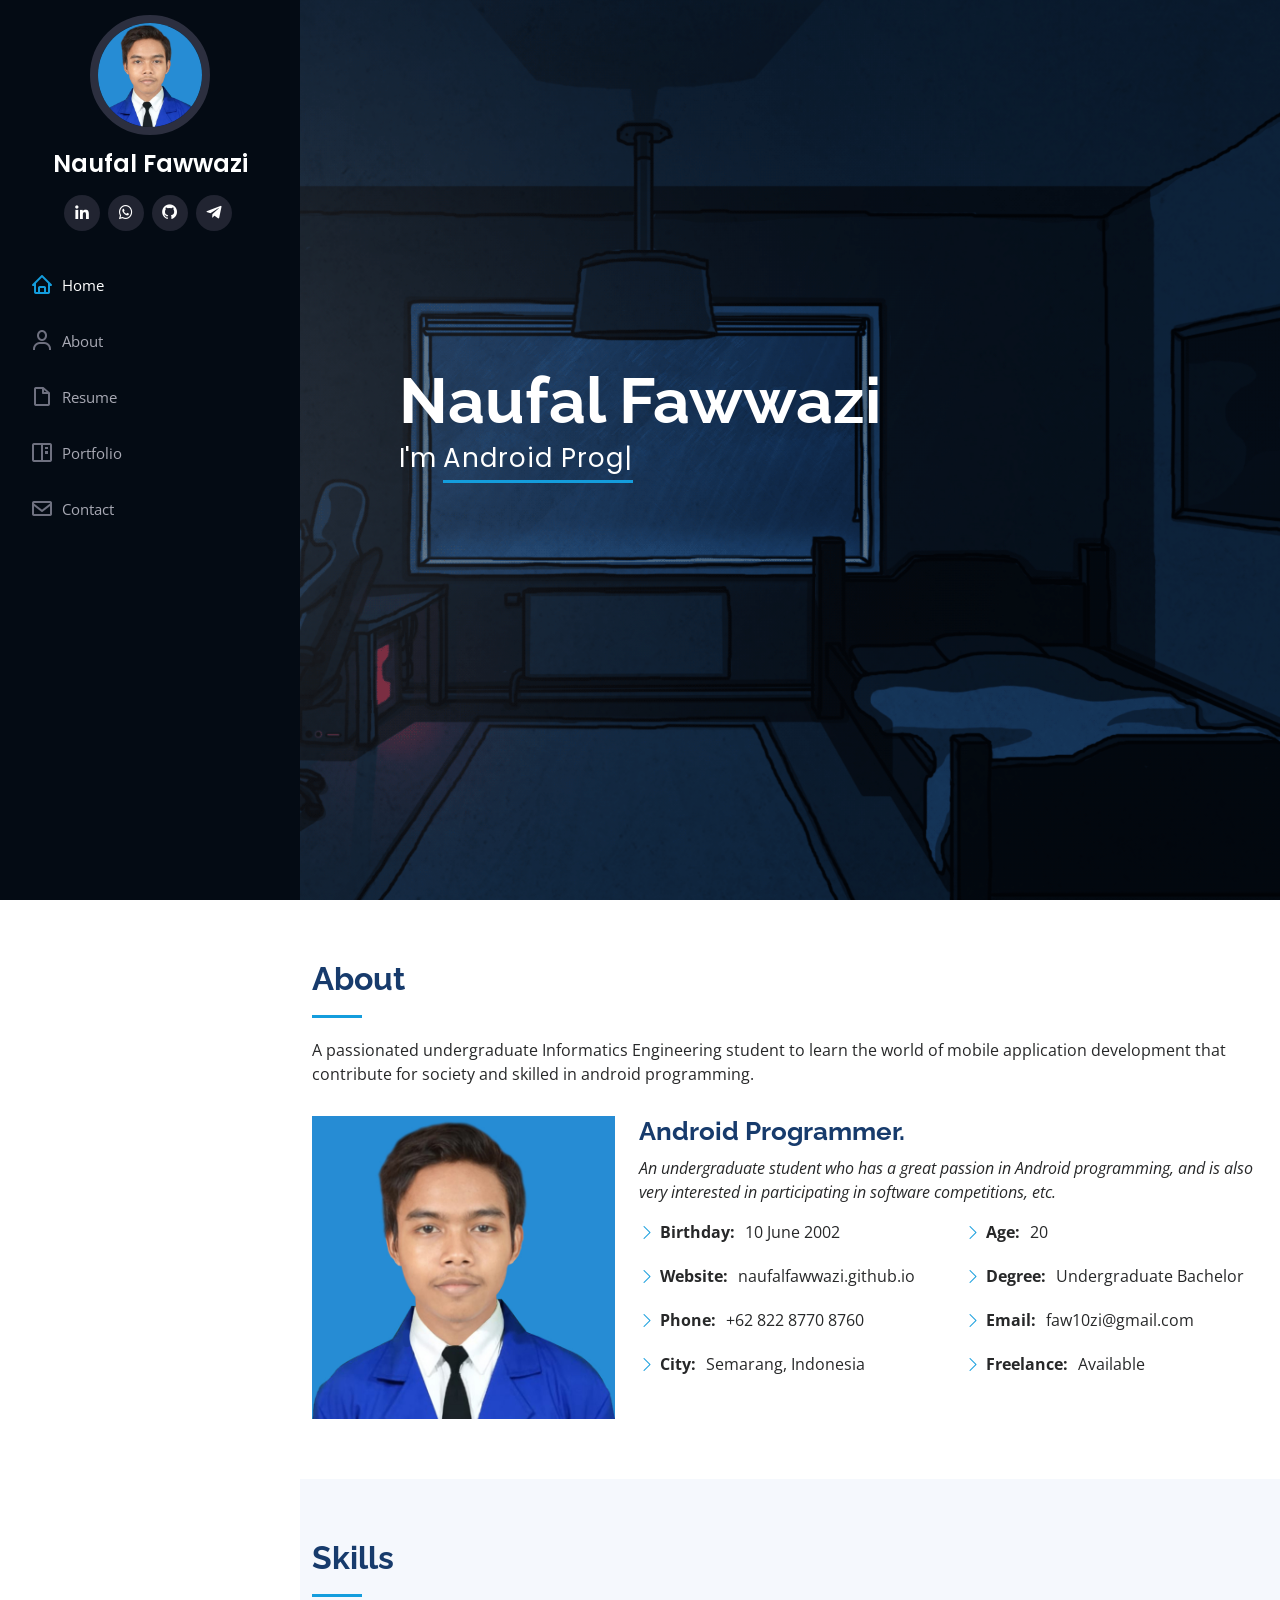
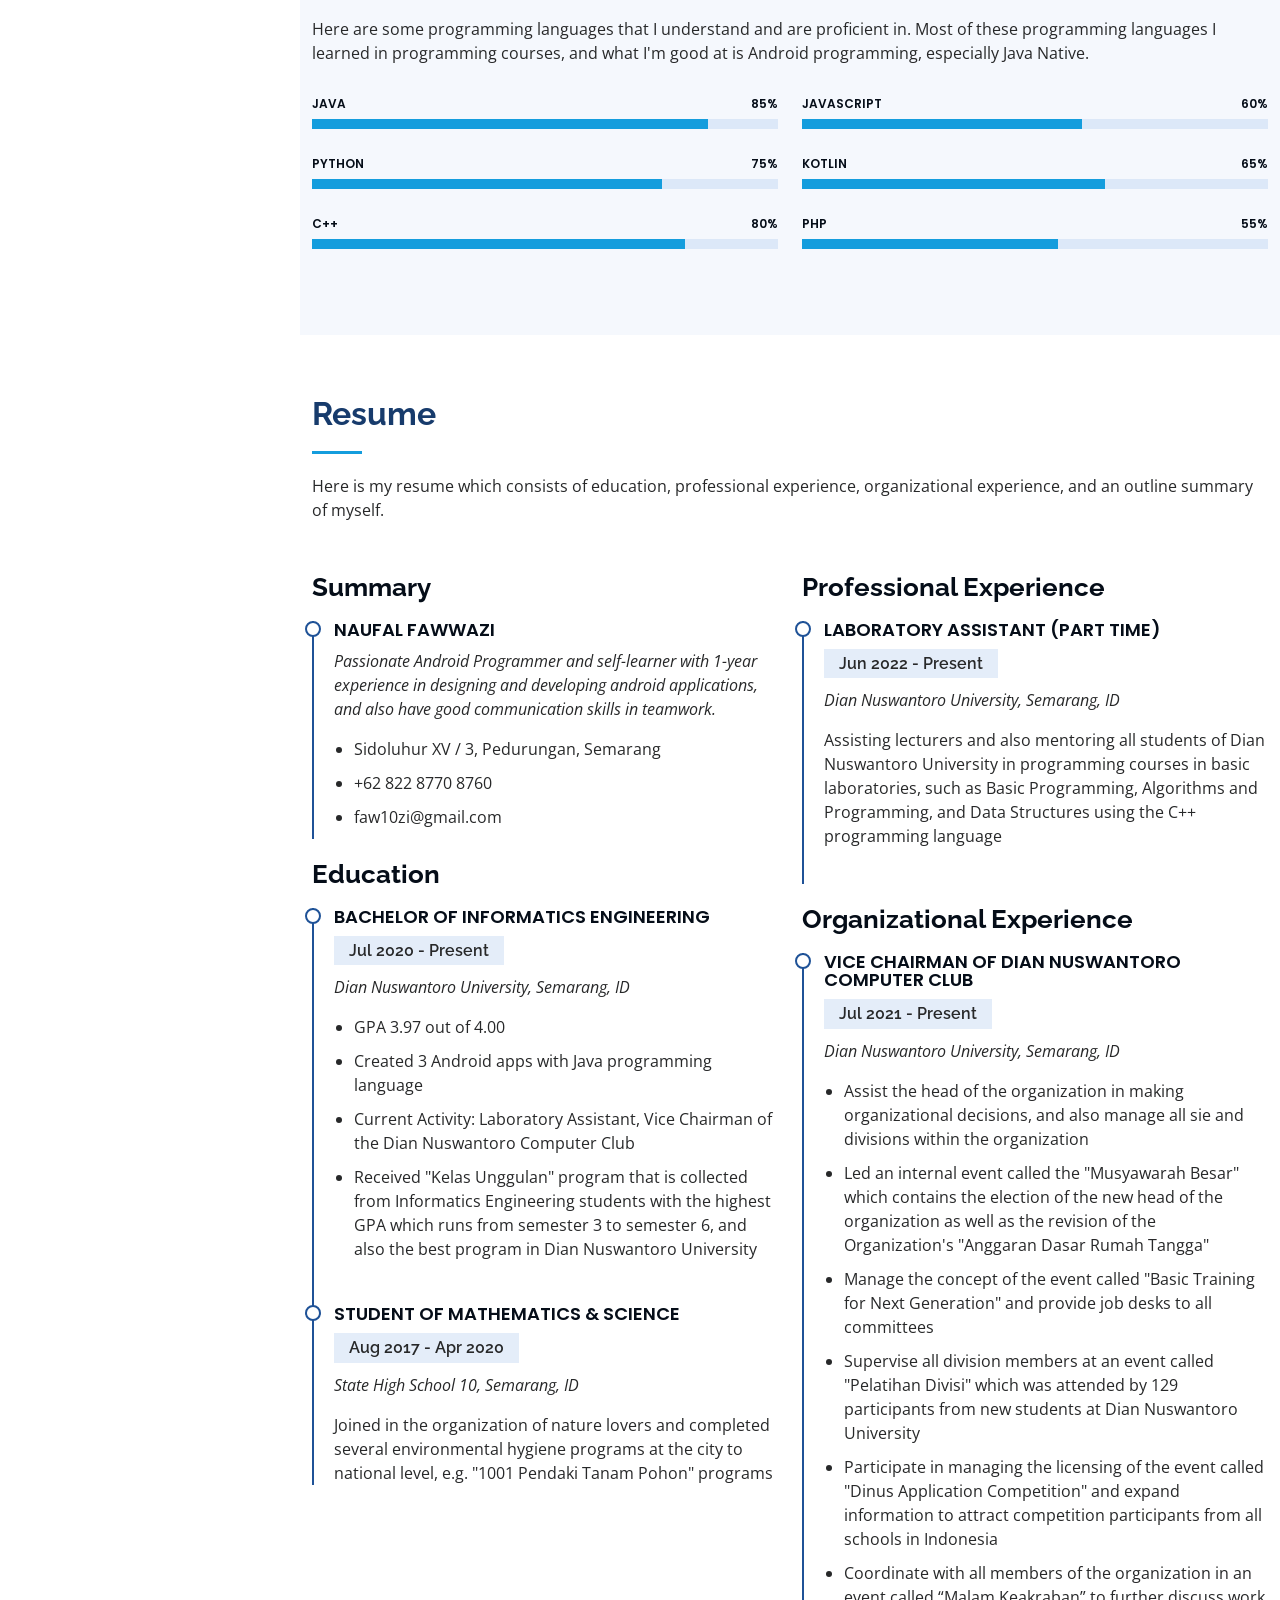
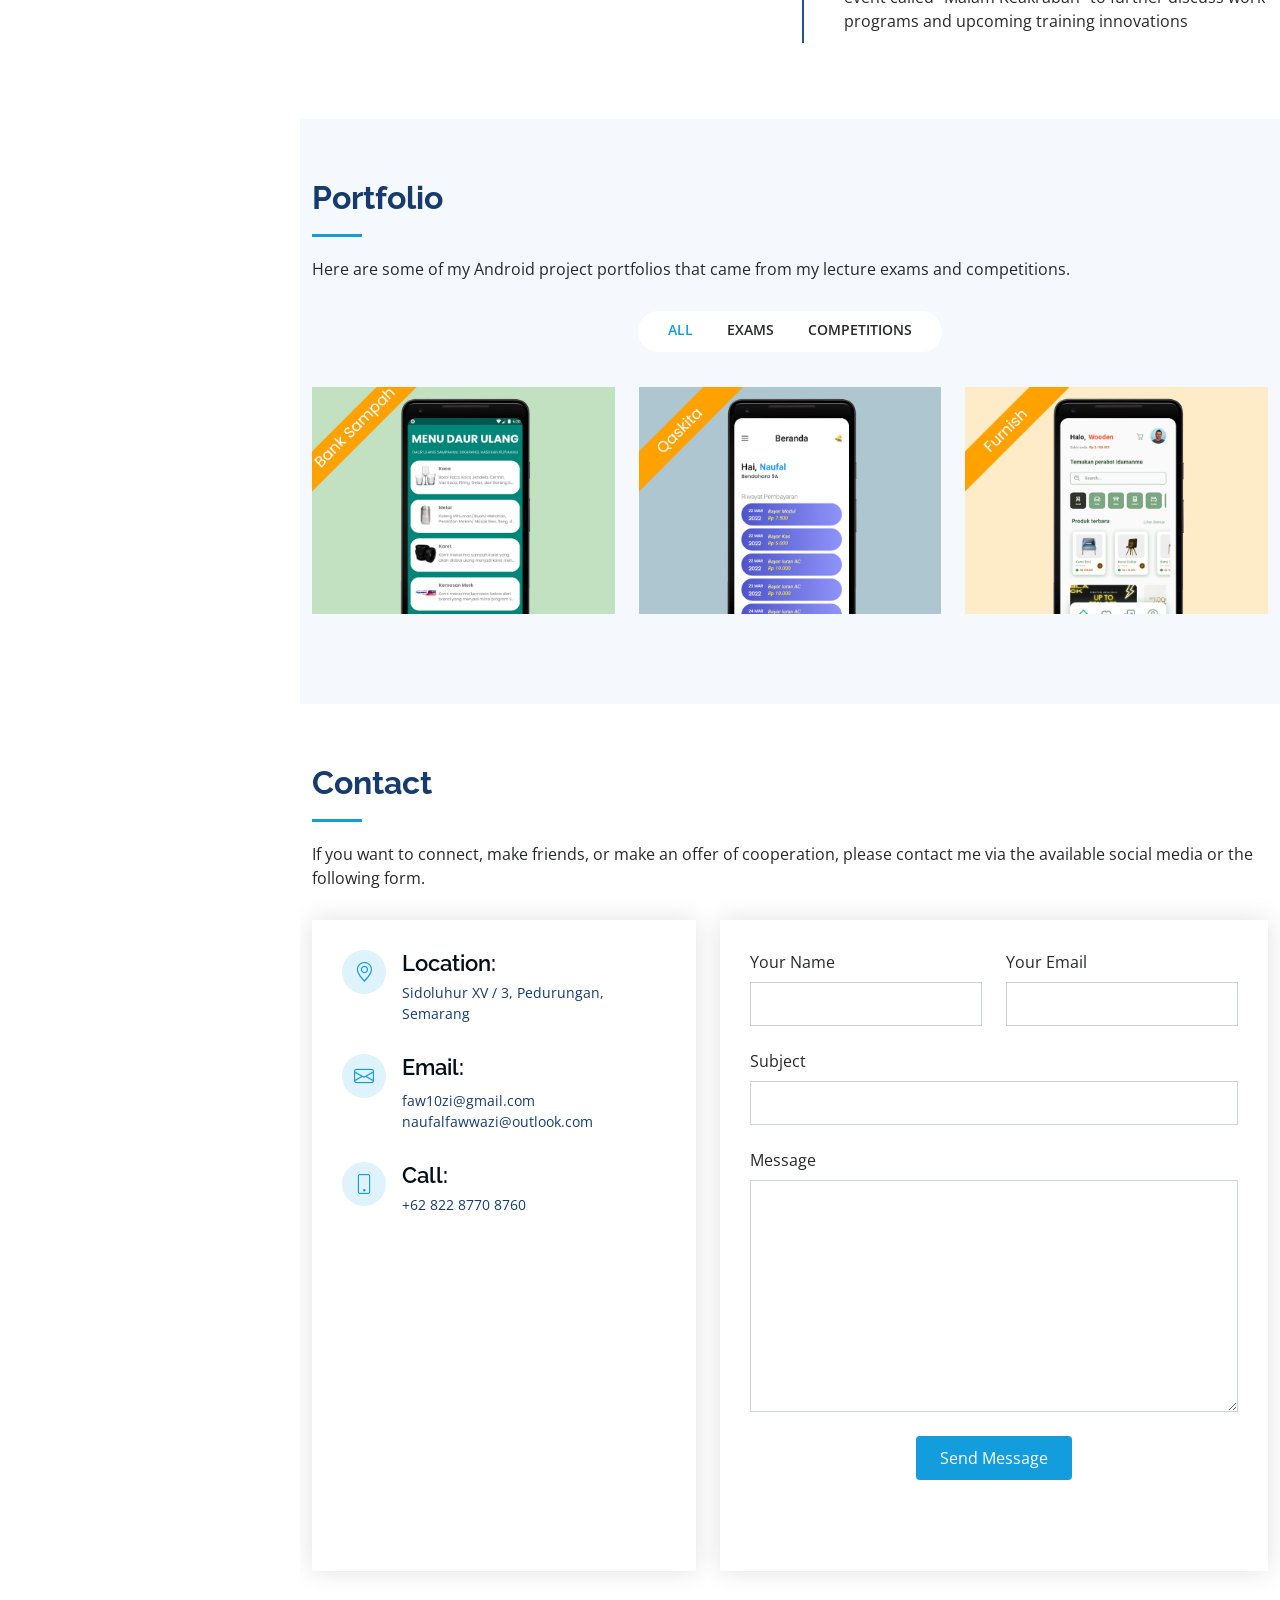
==== index.html @ 69bf5cab "second commit" ====
<!DOCTYPE html>
<html lang="en">

<head>
  <meta charset="utf-8">
  <meta content="width=device-width, initial-scale=1.0" name="viewport">

  <title>Naufal Fawwazi's Portfolio - Android Programmer</title>
  <meta content="" name="description">
  <meta content="" name="keywords">

  <!-- Favicons -->
  <link href="assets/img/favicon.png" rel="icon">
  <link href="assets/img/apple-touch-icon.png" rel="apple-touch-icon">

  <!-- Google Fonts -->
  <link href="https://fonts.googleapis.com/css?family=Open+Sans:300,300i,400,400i,600,600i,700,700i|Raleway:300,300i,400,400i,500,500i,600,600i,700,700i|Poppins:300,300i,400,400i,500,500i,600,600i,700,700i" rel="stylesheet">

  <!-- Vendor CSS Files -->
  <link href="assets/vendor/aos/aos.css" rel="stylesheet">
  <link href="assets/vendor/bootstrap/css/bootstrap.min.css" rel="stylesheet">
  <link href="assets/vendor/bootstrap-icons/bootstrap-icons.css" rel="stylesheet">
  <link href="assets/vendor/boxicons/css/boxicons.min.css" rel="stylesheet">
  <link href="assets/vendor/glightbox/css/glightbox.min.css" rel="stylesheet">
  <link href="assets/vendor/swiper/swiper-bundle.min.css" rel="stylesheet">

  <!-- Template Main CSS File -->
  <link href="assets/css/style.css" rel="stylesheet">

</head>

<body>

  <!-- ======= Mobile nav toggle button ======= -->
  <i class="bi bi-list mobile-nav-toggle d-xl-none"></i>

  <!-- ======= Header ======= -->
  <header id="header">
    <div class="d-flex flex-column">

      <div class="profile">
        <img src="assets/img/profile-img.jpg" alt="" class="img-fluid rounded-circle">
        <h1 class="text-light"><a href="index.html">Naufal Fawwazi</a></h1>
        <div class="social-links mt-3 text-center">
          <a href="https://linkedin.com/in/naufal-fawwazi" target="_blank" class="linkedin"><i class="bx bxl-linkedin"></i></a>
          <a href="https://wa.me/6282287708760" target="_blank" class="whatsapp"><i class="bx bxl-whatsapp"></i></a>
          <a href="https://github.com/naufalfawwazi" target="_blank" class="github"><i class="bx bxl-github"></i></a>
          <a href="https://t.me/naufalfawwazi" target="_blank" class="telegram"><i class="bx bxl-telegram"></i></a>
        </div>
      </div>

      <nav id="navbar" class="nav-menu navbar">
        <ul>
          <li><a href="#hero" class="nav-link scrollto active"><i class="bx bx-home"></i> <span>Home</span></a></li>
          <li><a href="#about" class="nav-link scrollto"><i class="bx bx-user"></i> <span>About</span></a></li>
          <li><a href="#resume" class="nav-link scrollto"><i class="bx bx-file-blank"></i> <span>Resume</span></a></li>
          <li><a href="#portfolio" class="nav-link scrollto"><i class="bx bx-book-content"></i> <span>Portfolio</span></a></li>
          <li><a href="#contact" class="nav-link scrollto"><i class="bx bx-envelope"></i> <span>Contact</span></a></li>
        </ul>
      </nav><!-- .nav-menu -->
    </div>
  </header><!-- End Header -->

  <!-- ======= Hero Section ======= -->
  <section id="hero" class="d-flex flex-column justify-content-center align-items-center">
    <div class="hero-container" data-aos="fade-in">
      <h1>Naufal Fawwazi</h1>
      <p>I'm <span class="typed" data-typed-items="Android Programmer, Undergraduate Student, Self-Learner"></span></p>
    </div>
  </section><!-- End Hero -->

  <main id="main">

    <!-- ======= About Section ======= -->
    <section id="about" class="about">
      <div class="container">

        <div class="section-title">
          <h2>About</h2>
          <p>A passionated undergraduate Informatics Engineering student to learn the world of mobile application development that contribute for society and skilled in android programming.</p>
        </div>

        <div class="row">
          <div class="col-lg-4" data-aos="fade-right">
            <img src="assets/img/profile-img.jpg" class="img-fluid" alt="">
          </div>
          <div class="col-lg-8 pt-4 pt-lg-0 content" data-aos="fade-left">
            <h3>Android Programmer.</h3>
            <p class="fst-italic">
              An undergraduate student who has a great passion in Android programming, and is also very interested in participating in software competitions, etc.
            </p>
            <div class="row">
              <div class="col-lg-6">
                <ul>
                  <li><i class="bi bi-chevron-right"></i> <strong>Birthday:</strong> <span>10 June 2002</span></li>
                  <li><i class="bi bi-chevron-right"></i> <strong>Website:</strong> <span>naufalfawwazi.github.io</span></li>
                  <li><i class="bi bi-chevron-right"></i> <strong>Phone:</strong> <span>+62 822 8770 8760</span></li>
                  <li><i class="bi bi-chevron-right"></i> <strong>City:</strong> <span>Semarang, Indonesia</span></li>
                </ul>
              </div>
              <div class="col-lg-6">
                <ul>
                  <li><i class="bi bi-chevron-right"></i> <strong>Age:</strong> <span>20</span></li>
                  <li><i class="bi bi-chevron-right"></i> <strong>Degree:</strong> <span>Undergraduate Bachelor</span></li>
                  <li><i class="bi bi-chevron-right"></i> <strong>Email:</strong> <span>faw10zi@gmail.com</span></li>
                  <li><i class="bi bi-chevron-right"></i> <strong>Freelance:</strong> <span>Available</span></li>
                </ul>
              </div>
            </div>
          </div>
        </div>

      </div>
    </section><!-- End About Section -->

    <!-- ======= Skills Section ======= -->
    <section id="skills" class="skills section-bg">
      <div class="container">

        <div class="section-title">
          <h2>Skills</h2>
          <p>Here are some programming languages that I understand and are proficient in. Most of these programming languages ​​I learned in programming courses, and what I'm good at is Android programming, especially Java Native.</p>
        </div>

        <div class="row skills-content">

          <div class="col-lg-6" data-aos="fade-up">

            <div class="progress">
              <span class="skill">Java <i class="val">85%</i></span>
              <div class="progress-bar-wrap">
                <div class="progress-bar" role="progressbar" aria-valuenow="85" aria-valuemin="0" aria-valuemax="100"></div>
              </div>
            </div>

            <div class="progress">
              <span class="skill">Python <i class="val">75%</i></span>
              <div class="progress-bar-wrap">
                <div class="progress-bar" role="progressbar" aria-valuenow="75" aria-valuemin="0" aria-valuemax="100"></div>
              </div>
            </div>

            <div class="progress">
              <span class="skill">C++ <i class="val">80%</i></span>
              <div class="progress-bar-wrap">
                <div class="progress-bar" role="progressbar" aria-valuenow="80" aria-valuemin="0" aria-valuemax="100"></div>
              </div>
            </div>

          </div>

          <div class="col-lg-6" data-aos="fade-up" data-aos-delay="100">

            <div class="progress">
              <span class="skill">JavaScript <i class="val">60%</i></span>
              <div class="progress-bar-wrap">
                <div class="progress-bar" role="progressbar" aria-valuenow="60" aria-valuemin="0" aria-valuemax="100"></div>
              </div>
            </div>

            <div class="progress">
              <span class="skill">Kotlin <i class="val">65%</i></span>
              <div class="progress-bar-wrap">
                <div class="progress-bar" role="progressbar" aria-valuenow="65" aria-valuemin="0" aria-valuemax="100"></div>
              </div>
            </div>

            <div class="progress">
              <span class="skill">PHP <i class="val">55%</i></span>
              <div class="progress-bar-wrap">
                <div class="progress-bar" role="progressbar" aria-valuenow="55" aria-valuemin="0" aria-valuemax="100"></div>
              </div>
            </div>

          </div>

        </div>

      </div>
    </section><!-- End Skills Section -->

    <!-- ======= Resume Section ======= -->
    <section id="resume" class="resume">
      <div class="container">

        <div class="section-title">
          <h2>Resume</h2>
          <p>Here is my resume which consists of education, professional experience, organizational experience, and an outline summary of myself.</p>
        </div>

        <div class="row">
          <div class="col-lg-6" data-aos="fade-up">
            <h3 class="resume-title">Summary</h3>
            <div class="resume-item pb-0">
              <h4>Naufal Fawwazi</h4>
              <p><em>Passionate Android Programmer and self-learner with 1-year experience in designing and developing android applications, and also have good communication skills in teamwork.</em></p>
              <ul>
                <li>Sidoluhur XV / 3, Pedurungan, Semarang</li>
                <li>+62 822 8770 8760</li>
                <li>faw10zi@gmail.com</li>
              </ul>
            </div>

            <h3 class="resume-title">Education</h3>
            <div class="resume-item">
              <h4>Bachelor of Informatics Engineering</h4>
              <h5>Jul 2020 - Present</h5>
              <p><em>Dian Nuswantoro University, Semarang, ID</em></p>
              <ul>
                <li>GPA 3.97 out of 4.00</li>
                <li>Created 3 Android apps with Java programming language</li>
                <li>Current Activity: Laboratory Assistant, Vice Chairman of the Dian Nuswantoro Computer Club</li>
                <li>Received "Kelas Unggulan" program that is collected from Informatics Engineering students with the highest GPA which runs from semester 3 to semester 6, and also the best program in Dian Nuswantoro University</li>
              </ul>
            </div>
            <div class="resume-item">
              <h4>Student of Mathematics & Science</h4>
              <h5>Aug 2017 - Apr 2020</h5>
              <p><em>State High School 10, Semarang, ID</em></p>
              <p>Joined in the organization of nature lovers and completed several environmental hygiene programs at the city to national level, e.g. "1001 Pendaki Tanam Pohon" programs</p>
            </div>
          </div>
          <div class="col-lg-6" data-aos="fade-up" data-aos-delay="100">
            <h3 class="resume-title">Professional Experience</h3>
            <div class="resume-item">
              <h4>Laboratory Assistant (Part Time)</h4>
              <h5>Jun 2022 - Present</h5>
              <p><em>Dian Nuswantoro University, Semarang, ID</em></p>
              <p>Assisting lecturers and also mentoring all students of Dian Nuswantoro University in programming courses in basic laboratories, such as Basic Programming, Algorithms and Programming, and Data Structures using the C++ programming language</p>
            </div>
            <h3 class="resume-title">Organizational Experience</h3>
            <div class="resume-item">
              <h4>Vice Chairman of Dian Nuswantoro Computer Club</h4>
              <h5>Jul 2021 - Present</h5>
              <p><em>Dian Nuswantoro University, Semarang, ID</em></p>
              <ul>
                <li>Assist the head of the organization in making organizational decisions, and also manage all sie and divisions within the organization</li>
                <li>Led an internal event called the "Musyawarah Besar" which contains the election of the new head of the organization as well as the revision of the Organization's "Anggaran Dasar Rumah Tangga"</li>
                <li>Manage the concept of the event called "Basic Training for Next Generation" and provide job desks to all committees</li>
                <li>Supervise all division members at an event called "Pelatihan Divisi" which was attended by 129 participants from new students at Dian Nuswantoro University</li>
                <li>Participate in managing the licensing of the event called "Dinus Application Competition" and expand information to attract competition participants from all schools in Indonesia</li>
                <li>Coordinate with all members of the organization in an event called “Malam Keakraban” to further discuss work programs and upcoming training innovations</li>
              </ul>
            </div>
          </div>

        </div>

      </div>
    </section><!-- End Resume Section -->

    <!-- ======= Portfolio Section ======= -->
    <section id="portfolio" class="portfolio section-bg">
      <div class="container">

        <div class="section-title">
          <h2>Portfolio</h2>
          <p>Here are some of my Android project portfolios that came from my lecture exams and competitions.</p>
        </div>

        <div class="row" data-aos="fade-up">
          <div class="col-lg-12 d-flex justify-content-center">
            <ul id="portfolio-flters">
              <li data-filter="*" class="filter-active">All</li>
              <li data-filter=".filter-exams">Exams</li>
              <li data-filter=".filter-competitions">Competitions</li>
            </ul>
          </div>
        </div>

        <div class="row portfolio-container" data-aos="fade-up" data-aos-delay="100">

          <div class="col-lg-4 col-md-6 portfolio-item filter-exams">
            <div class="portfolio-wrap">
              <img src="assets/img/portfolio/portfolio-1.jpg" class="img-fluid" alt="">
              <div class="portfolio-links">
                <a href="assets/img/portfolio/portfolio-1.jpg" data-gallery="portfolioGallery" class="portfolio-lightbox" title="Bank Sampah App"><i class="bx bx-image"></i></a>
                <a href="portfolio-banksampah.html" title="More Details"><i class="bx bx-detail"></i></a>
              </div>
            </div>
          </div>

          <div class="col-lg-4 col-md-6 portfolio-item filter-competitions">
            <div class="portfolio-wrap">
              <img src="assets/img/portfolio/portfolio-3.jpg" class="img-fluid" alt="">
              <div class="portfolio-links">
                <a href="assets/img/portfolio/portfolio-3.jpg" data-gallery="portfolioGallery" class="portfolio-lightbox" title="Qaskita App"><i class="bx bx-image"></i></a>
                <a href="portfolio-qaskita.html" title="More Details"><i class="bx bx-detail"></i></a>
              </div>
            </div>
          </div>

          <div class="col-lg-4 col-md-6 portfolio-item filter-exams">
            <div class="portfolio-wrap">
              <img src="assets/img/portfolio/portfolio-2.jpg" class="img-fluid" alt="">
              <div class="portfolio-links">
                <a href="assets/img/portfolio/portfolio-2.jpg" data-gallery="portfolioGallery" class="portfolio-lightbox" title="Furnish App"><i class="bx bx-image"></i></a>
                <a href="portfolio-furnish.html" title="More Details"><i class="bx bx-detail"></i></a>
              </div>
            </div>
          </div>

        </div>

      </div>
    </section><!-- End Portfolio Section -->

    <!-- ======= Contact Section ======= -->
    <section id="contact" class="contact">
      <div class="container">

        <div class="section-title">
          <h2>Contact</h2>
          <p>If you want to connect, make friends, or make an offer of cooperation, please contact me via the available social media or the following form.</p>
        </div>

        <div class="row" data-aos="fade-in">

          <div class="col-lg-5 d-flex align-items-stretch">
            <div class="info">
              <div class="address">
                <i class="bi bi-geo-alt"></i>
                <h4>Location:</h4>
                <p>Sidoluhur XV / 3, Pedurungan, Semarang</p>
              </div>

              <div class="email">
                <i class="bi bi-envelope"></i>
                <h4>Email:</h4>
                <p>faw10zi@gmail.com
                <br>naufalfawwazi@outlook.com</p>
              </div>

              <div class="phone">
                <i class="bi bi-phone"></i>
                <h4>Call:</h4>
                <p>+62 822 8770 8760</p>
              </div>

              <iframe src="https://maps.google.com/maps?q=Jalan%20Sidoluhur%20XV%20No%203&t=&z=13&ie=UTF8&iwloc=&output=embed" frameborder="0" style="border:0; width: 100%; height: 290px;" allowfullscreen></iframe>
            </div>

          </div>

          <div class="col-lg-7 mt-5 mt-lg-0 d-flex align-items-stretch">
            <form action="forms/contact.php" method="post" role="form" class="php-email-form">
              <div class="row">
                <div class="form-group col-md-6">
                  <label for="name">Your Name</label>
                  <input type="text" name="name" class="form-control" id="name" required>
                </div>
                <div class="form-group col-md-6">
                  <label for="name">Your Email</label>
                  <input type="email" class="form-control" name="email" id="email" required>
                </div>
              </div>
              <div class="form-group">
                <label for="name">Subject</label>
                <input type="text" class="form-control" name="subject" id="subject" required>
              </div>
              <div class="form-group">
                <label for="name">Message</label>
                <textarea class="form-control" name="message" rows="10" required></textarea>
              </div>
              <div class="my-3">
                <div class="loading">Loading</div>
                <div class="error-message"></div>
                <div class="sent-message">Your message has been sent. Thank you!</div>
              </div>
              <div class="text-center"><button type="submit" disabled>Send Message</button></div>
            </form>
          </div>

        </div>

      </div>
    </section><!-- End Contact Section -->

  </main><!-- End #main -->

  <a href="#" class="back-to-top d-flex align-items-center justify-content-center"><i class="bi bi-arrow-up-short"></i></a>

  <!-- Vendor JS Files -->
  <script src="assets/vendor/purecounter/purecounter.js"></script>
  <script src="assets/vendor/aos/aos.js"></script>
  <script src="assets/vendor/bootstrap/js/bootstrap.bundle.min.js"></script>
  <script src="assets/vendor/glightbox/js/glightbox.min.js"></script>
  <script src="assets/vendor/isotope-layout/isotope.pkgd.min.js"></script>
  <script src="assets/vendor/swiper/swiper-bundle.min.js"></script>
  <script src="assets/vendor/typed.js/typed.min.js"></script>
  <script src="assets/vendor/waypoints/noframework.waypoints.js"></script>
  <script src="assets/vendor/php-email-form/validate.js"></script>

  <!-- Template Main JS File -->
  <script src="assets/js/main.js"></script>

</body>

</html>
---- assets/css/style.css ----
body {
  font-family: "Open Sans", sans-serif;
  color: #272829;
}

a {
  color: #149ddd;
  text-decoration: none;
}

a:hover {
  color: #37b3ed;
  text-decoration: none;
}

h1, h2, h3, h4, h5, h6 {
  font-family: "Raleway", sans-serif;
}

/*--------------------------------------------------------------
# Back to top button
--------------------------------------------------------------*/
.back-to-top {
  position: fixed;
  visibility: hidden;
  opacity: 0;
  right: 15px;
  bottom: 15px;
  z-index: 996;
  background: #149ddd;
  width: 40px;
  height: 40px;
  border-radius: 50px;
  transition: all 0.4s;
}
.back-to-top i {
  font-size: 28px;
  color: #fff;
  line-height: 0;
}
.back-to-top:hover {
  background: #2eafec;
  color: #fff;
}
.back-to-top.active {
  visibility: visible;
  opacity: 1;
}

/*--------------------------------------------------------------
# Header
--------------------------------------------------------------*/
#header {
  position: fixed;
  top: 0;
  left: 0;
  bottom: 0;
  width: 300px;
  transition: all ease-in-out 0.5s;
  z-index: 9997;
  transition: all 0.5s;
  padding: 0 15px;
  background: #040b14;
  overflow-y: auto;
}
#header .profile img {
  margin: 15px auto;
  display: block;
  width: 120px;
  border: 8px solid #2c2f3f;
}
#header .profile h1 {
  font-size: 24px;
  margin: 0;
  padding: 0;
  font-weight: 600;
  -moz-text-align-last: center;
  text-align-last: center;
  font-family: "Poppins", sans-serif;
}
#header .profile h1 a, #header .profile h1 a:hover {
  color: #fff;
  text-decoration: none;
}
#header .profile .social-links a {
  font-size: 18px;
  display: inline-block;
  background: #212431;
  color: #fff;
  line-height: 1;
  padding: 8px 0;
  margin-right: 4px;
  border-radius: 50%;
  text-align: center;
  width: 36px;
  height: 36px;
  transition: 0.3s;
}
#header .profile .social-links a:hover {
  background: #149ddd;
  color: #fff;
  text-decoration: none;
}

#main {
  margin-left: 300px;
}

@media (max-width: 1199px) {
  #header {
    left: -300px;
  }

  #main {
    margin-left: 0;
  }
}
/*--------------------------------------------------------------
# Navigation Menu
--------------------------------------------------------------*/
/* Desktop Navigation */
.nav-menu {
  padding: 30px 0 0 0;
}
.nav-menu * {
  margin: 0;
  padding: 0;
  list-style: none;
}
.nav-menu > ul > li {
  position: relative;
  white-space: nowrap;
}
.nav-menu a, .nav-menu a:focus {
  display: flex;
  align-items: center;
  color: #a8a9b4;
  padding: 12px 15px;
  margin-bottom: 8px;
  transition: 0.3s;
  font-size: 15px;
}
.nav-menu a i, .nav-menu a:focus i {
  font-size: 24px;
  padding-right: 8px;
  color: #6f7180;
}
.nav-menu a:hover, .nav-menu .active, .nav-menu .active:focus, .nav-menu li:hover > a {
  text-decoration: none;
  color: #fff;
}
.nav-menu a:hover i, .nav-menu .active i, .nav-menu .active:focus i, .nav-menu li:hover > a i {
  color: #149ddd;
}

/* Mobile Navigation */
.mobile-nav-toggle {
  position: fixed;
  right: 15px;
  top: 15px;
  z-index: 9998;
  border: 0;
  font-size: 24px;
  transition: all 0.4s;
  outline: none !important;
  background-color: #149ddd;
  color: #fff;
  width: 40px;
  height: 40px;
  display: inline-flex;
  align-items: center;
  justify-content: center;
  line-height: 0;
  border-radius: 50px;
  cursor: pointer;
}

.mobile-nav-active {
  overflow: hidden;
}
.mobile-nav-active #header {
  left: 0;
}

/*--------------------------------------------------------------
# Hero Section
--------------------------------------------------------------*/
#hero {
  width: 100%;
  height: 100vh;
  background: url("../img/background-img.gif") top center;
  background-size: cover;
}
#hero:before {
  content: "";
  background: rgba(5, 13, 24, 0.3);
  position: absolute;
  bottom: 0;
  top: 0;
  left: 0;
  right: 0;
  z-index: 1;
}
#hero .hero-container {
  position: relative;
  z-index: 2;
  min-width: 300px;
}
#hero h1 {
  margin: 0 0 10px 0;
  font-size: 64px;
  font-weight: 700;
  line-height: 56px;
  color: #fff;
}
#hero p {
  color: #fff;
  margin-bottom: 50px;
  font-size: 26px;
  font-family: "Poppins", sans-serif;
}
#hero p span {
  color: #fff;
  padding-bottom: 4px;
  letter-spacing: 1px;
  border-bottom: 3px solid #149ddd;
}
@media (min-width: 1024px) {
  #hero {
    background-attachment: fixed;
  }
}
@media (max-width: 768px) {
  #hero h1 {
    font-size: 28px;
    line-height: 36px;
  }
  #hero h2 {
    font-size: 18px;
    line-height: 24px;
    margin-bottom: 30px;
  }
}

/*--------------------------------------------------------------
# Sections General
--------------------------------------------------------------*/
section {
  padding: 60px 0;
  overflow: hidden;
}

.section-bg {
  background: #f5f8fd;
}

.section-title {
  padding-bottom: 30px;
}
.section-title h2 {
  font-size: 32px;
  font-weight: bold;
  margin-bottom: 20px;
  padding-bottom: 20px;
  position: relative;
  color: #173b6c;
}
.section-title h2::after {
  content: "";
  position: absolute;
  display: block;
  width: 50px;
  height: 3px;
  background: #149ddd;
  bottom: 0;
  left: 0;
}
.section-title p {
  margin-bottom: 0;
}

/*--------------------------------------------------------------
# About
--------------------------------------------------------------*/
.about .content h3 {
  font-weight: 700;
  font-size: 26px;
  color: #173b6c;
}
.about .content ul {
  list-style: none;
  padding: 0;
}
.about .content ul li {
  margin-bottom: 20px;
  display: flex;
  align-items: center;
}
.about .content ul strong {
  margin-right: 10px;
}
.about .content ul i {
  font-size: 16px;
  margin-right: 5px;
  color: #149ddd;
  line-height: 0;
}
.about .content p:last-child {
  margin-bottom: 0;
}

/*--------------------------------------------------------------
# Facts
--------------------------------------------------------------*/
.facts {
  padding-bottom: 30px;
}
.facts .count-box {
  padding: 30px;
  width: 100%;
}
.facts .count-box i {
  display: block;
  font-size: 44px;
  color: #149ddd;
  float: left;
  line-height: 0;
}
.facts .count-box span {
  font-size: 48px;
  line-height: 40px;
  display: block;
  font-weight: 700;
  color: #050d18;
  margin-left: 60px;
}
.facts .count-box p {
  padding: 15px 0 0 0;
  margin: 0 0 0 60px;
  font-family: "Raleway", sans-serif;
  font-size: 14px;
  color: #122f57;
}
.facts .count-box a {
  font-weight: 600;
  display: block;
  margin-top: 20px;
  color: #122f57;
  font-size: 15px;
  font-family: "Poppins", sans-serif;
  transition: ease-in-out 0.3s;
}
.facts .count-box a:hover {
  color: #1f5297;
}

/*--------------------------------------------------------------
# Akills
--------------------------------------------------------------*/
.skills .progress {
  height: 60px;
  display: block;
  background: none;
  border-radius: 0;
}
.skills .progress .skill {
  padding: 0;
  margin: 0 0 6px 0;
  text-transform: uppercase;
  display: block;
  font-weight: 600;
  font-family: "Poppins", sans-serif;
  color: #050d18;
}
.skills .progress .skill .val {
  float: right;
  font-style: normal;
}
.skills .progress-bar-wrap {
  background: #dce8f8;
  height: 10px;
}
.skills .progress-bar {
  width: 1px;
  height: 10px;
  transition: 0.9s;
  background-color: #149ddd;
}

/*--------------------------------------------------------------
# Resume
--------------------------------------------------------------*/
.resume .resume-title {
  font-size: 26px;
  font-weight: 700;
  margin-top: 20px;
  margin-bottom: 20px;
  color: #050d18;
}
.resume .resume-item {
  padding: 0 0 20px 20px;
  margin-top: -2px;
  border-left: 2px solid #1f5297;
  position: relative;
}
.resume .resume-item h4 {
  line-height: 18px;
  font-size: 18px;
  font-weight: 600;
  text-transform: uppercase;
  font-family: "Poppins", sans-serif;
  color: #050d18;
  margin-bottom: 10px;
}
.resume .resume-item h5 {
  font-size: 16px;
  background: #e4edf9;
  padding: 5px 15px;
  display: inline-block;
  font-weight: 600;
  margin-bottom: 10px;
}
.resume .resume-item ul {
  padding-left: 20px;
}
.resume .resume-item ul li {
  padding-bottom: 10px;
}
.resume .resume-item:last-child {
  padding-bottom: 0;
}
.resume .resume-item::before {
  content: "";
  position: absolute;
  width: 16px;
  height: 16px;
  border-radius: 50px;
  left: -9px;
  top: 0;
  background: #fff;
  border: 2px solid #1f5297;
}

/*--------------------------------------------------------------
# Portfolio
--------------------------------------------------------------*/
.portfolio .portfolio-item {
  margin-bottom: 30px;
}
.portfolio #portfolio-flters {
  padding: 0;
  margin: 0 auto 35px auto;
  list-style: none;
  text-align: center;
  background: #fff;
  border-radius: 50px;
  padding: 2px 15px;
}
.portfolio #portfolio-flters li {
  cursor: pointer;
  display: inline-block;
  padding: 10px 15px 8px 15px;
  font-size: 14px;
  font-weight: 600;
  line-height: 1;
  text-transform: uppercase;
  color: #272829;
  margin-bottom: 5px;
  transition: all 0.3s ease-in-out;
}
.portfolio #portfolio-flters li:hover, .portfolio #portfolio-flters li.filter-active {
  color: #149ddd;
}
.portfolio #portfolio-flters li:last-child {
  margin-right: 0;
}
.portfolio .portfolio-wrap {
  transition: 0.3s;
  position: relative;
  overflow: hidden;
  z-index: 1;
}
.portfolio .portfolio-wrap::before {
  content: "";
  background: rgba(255, 255, 255, 0.5);
  position: absolute;
  left: 0;
  right: 0;
  top: 0;
  bottom: 0;
  transition: all ease-in-out 0.3s;
  z-index: 2;
  opacity: 0;
}
.portfolio .portfolio-wrap .portfolio-links {
  opacity: 1;
  left: 0;
  right: 0;
  bottom: -60px;
  z-index: 3;
  position: absolute;
  transition: all ease-in-out 0.3s;
  display: flex;
  justify-content: center;
}
.portfolio .portfolio-wrap .portfolio-links a {
  color: #fff;
  font-size: 28px;
  text-align: center;
  background: rgba(20, 157, 221, 0.75);
  transition: 0.3s;
  width: 50%;
}
.portfolio .portfolio-wrap .portfolio-links a:hover {
  background: rgba(20, 157, 221, 0.95);
}
.portfolio .portfolio-wrap .portfolio-links a + a {
  border-left: 1px solid #37b3ed;
}
.portfolio .portfolio-wrap:hover::before {
  top: 0;
  left: 0;
  right: 0;
  bottom: 0;
  opacity: 1;
}
.portfolio .portfolio-wrap:hover .portfolio-links {
  opacity: 1;
  bottom: 0;
}

/*--------------------------------------------------------------
# Portfolio Details
--------------------------------------------------------------*/
.portfolio-details {
  padding-top: 40px;
}
.portfolio-details .portfolio-details-slider img {
  width: 100%;
}
.portfolio-details .portfolio-details-slider .swiper-pagination {
  margin-top: 20px;
  position: relative;
}
.portfolio-details .portfolio-details-slider .swiper-pagination .swiper-pagination-bullet {
  width: 12px;
  height: 12px;
  background-color: #fff;
  opacity: 1;
  border: 1px solid #149ddd;
}
.portfolio-details .portfolio-details-slider .swiper-pagination .swiper-pagination-bullet-active {
  background-color: #149ddd;
}
.portfolio-details .portfolio-info {
  padding: 30px;
  box-shadow: 0px 0 30px rgba(5, 13, 24, 0.08);
}
.portfolio-details .portfolio-info h3 {
  font-size: 22px;
  font-weight: 700;
  margin-bottom: 20px;
  padding-bottom: 20px;
  border-bottom: 1px solid #eee;
}
.portfolio-details .portfolio-info ul {
  list-style: none;
  padding: 0;
  font-size: 15px;
}
.portfolio-details .portfolio-info ul li + li {
  margin-top: 10px;
}
.portfolio-details .portfolio-description {
  padding-top: 30px;
}
.portfolio-details .portfolio-description h2 {
  font-size: 26px;
  font-weight: 700;
  margin-bottom: 20px;
}
.portfolio-details .portfolio-description p {
  padding: 0;
}

/*--------------------------------------------------------------
# Services
--------------------------------------------------------------*/
.services .icon-box {
  margin-bottom: 20px;
}
.services .icon {
  float: left;
  display: flex;
  align-items: center;
  justify-content: center;
  width: 54px;
  height: 54px;
  background: #149ddd;
  border-radius: 50%;
  transition: 0.5s;
  border: 1px solid #149ddd;
}
.services .icon i {
  color: #fff;
  font-size: 24px;
  line-height: 0;
}
.services .icon-box:hover .icon {
  background: #fff;
}
.services .icon-box:hover .icon i {
  color: #149ddd;
}
.services .title {
  margin-left: 80px;
  font-weight: 700;
  margin-bottom: 15px;
  font-size: 18px;
}
.services .title a {
  color: #343a40;
}
.services .title a:hover {
  color: #149ddd;
}
.services .description {
  margin-left: 80px;
  line-height: 24px;
  font-size: 14px;
}

/*--------------------------------------------------------------
# Testimonials
--------------------------------------------------------------*/
.testimonials .testimonials-carousel, .testimonials .testimonials-slider {
  overflow: hidden;
}
.testimonials .testimonial-item {
  box-sizing: content-box;
  text-align: center;
  min-height: 320px;
}
.testimonials .testimonial-item .testimonial-img {
  width: 90px;
  border-radius: 50%;
  margin: 0 auto;
}
.testimonials .testimonial-item h3 {
  font-size: 18px;
  font-weight: bold;
  margin: 10px 0 5px 0;
  color: #111;
}
.testimonials .testimonial-item h4 {
  font-size: 14px;
  color: #999;
  margin: 0;
}
.testimonials .testimonial-item .quote-icon-left, .testimonials .testimonial-item .quote-icon-right {
  color: #c3e8fa;
  font-size: 26px;
}
.testimonials .testimonial-item .quote-icon-left {
  display: inline-block;
  left: -5px;
  position: relative;
}
.testimonials .testimonial-item .quote-icon-right {
  display: inline-block;
  right: -5px;
  position: relative;
  top: 10px;
}
.testimonials .testimonial-item p {
  font-style: italic;
  margin: 0 15px 15px 15px;
  padding: 20px;
  background: #fff;
  position: relative;
  margin-bottom: 35px;
  border-radius: 6px;
  box-shadow: 0px 2px 15px rgba(0, 0, 0, 0.1);
}
.testimonials .testimonial-item p::after {
  content: "";
  width: 0;
  height: 0;
  border-top: 20px solid #fff;
  border-right: 20px solid transparent;
  border-left: 20px solid transparent;
  position: absolute;
  bottom: -20px;
  left: calc(50% - 20px);
}
.testimonials .swiper-pagination {
  margin-top: 20px;
  position: relative;
}
.testimonials .swiper-pagination .swiper-pagination-bullet {
  width: 12px;
  height: 12px;
  background-color: #fff;
  opacity: 1;
  border: 1px solid #149ddd;
}
.testimonials .swiper-pagination .swiper-pagination-bullet-active {
  background-color: #149ddd;
}

/*--------------------------------------------------------------
# Contact
--------------------------------------------------------------*/
.contact {
  padding-bottom: 130px;
}
.contact .info {
  padding: 30px;
  background: #fff;
  width: 100%;
  box-shadow: 0 0 24px 0 rgba(0, 0, 0, 0.12);
}
.contact .info i {
  font-size: 20px;
  color: #149ddd;
  float: left;
  width: 44px;
  height: 44px;
  background: #dff3fc;
  display: flex;
  justify-content: center;
  align-items: center;
  border-radius: 50px;
  transition: all 0.3s ease-in-out;
}
.contact .info h4 {
  padding: 0 0 0 60px;
  font-size: 22px;
  font-weight: 600;
  margin-bottom: 5px;
  color: #050d18;
}
.contact .info p {
  padding: 0 0 10px 60px;
  margin-bottom: 20px;
  font-size: 14px;
  color: #173b6c;
}
.contact .info .email p {
  padding-top: 5px;
}
.contact .info .social-links {
  padding-left: 60px;
}
.contact .info .social-links a {
  font-size: 18px;
  display: inline-block;
  background: #333;
  color: #fff;
  line-height: 1;
  padding: 8px 0;
  border-radius: 50%;
  text-align: center;
  width: 36px;
  height: 36px;
  transition: 0.3s;
  margin-right: 10px;
}
.contact .info .social-links a:hover {
  background: #149ddd;
  color: #fff;
}
.contact .info .email:hover i, .contact .info .address:hover i, .contact .info .phone:hover i {
  background: #149ddd;
  color: #fff;
}
.contact .php-email-form {
  width: 100%;
  padding: 30px;
  background: #fff;
  box-shadow: 0 0 24px 0 rgba(0, 0, 0, 0.12);
}
.contact .php-email-form .form-group {
  padding-bottom: 8px;
}
.contact .php-email-form .validate {
  display: none;
  color: red;
  margin: 0 0 15px 0;
  font-weight: 400;
  font-size: 13px;
}
.contact .php-email-form .error-message {
  display: none;
  color: #fff;
  background: #ed3c0d;
  text-align: left;
  padding: 15px;
  font-weight: 600;
}
.contact .php-email-form .error-message br + br {
  margin-top: 25px;
}
.contact .php-email-form .sent-message {
  display: none;
  color: #fff;
  background: #18d26e;
  text-align: center;
  padding: 15px;
  font-weight: 600;
}
.contact .php-email-form .loading {
  display: none;
  background: #fff;
  text-align: center;
  padding: 15px;
}
.contact .php-email-form .loading:before {
  content: "";
  display: inline-block;
  border-radius: 50%;
  width: 24px;
  height: 24px;
  margin: 0 10px -6px 0;
  border: 3px solid #18d26e;
  border-top-color: #eee;
  -webkit-animation: animate-loading 1s linear infinite;
  animation: animate-loading 1s linear infinite;
}
.contact .php-email-form .form-group {
  margin-bottom: 15px;
}
.contact .php-email-form label {
  padding-bottom: 8px;
}
.contact .php-email-form input, .contact .php-email-form textarea {
  border-radius: 0;
  box-shadow: none;
  font-size: 14px;
}
.contact .php-email-form input {
  height: 44px;
}
.contact .php-email-form textarea {
  padding: 10px 15px;
}
.contact .php-email-form button[type=submit] {
  background: #149ddd;
  border: 0;
  padding: 10px 24px;
  color: #fff;
  transition: 0.4s;
  border-radius: 4px;
}
.contact .php-email-form button[type=submit]:hover {
  background: #37b3ed;
}
@-webkit-keyframes animate-loading {
  0% {
    transform: rotate(0deg);
  }
  100% {
    transform: rotate(360deg);
  }
}
@keyframes animate-loading {
  0% {
    transform: rotate(0deg);
  }
  100% {
    transform: rotate(360deg);
  }
}

/*--------------------------------------------------------------
# Breadcrumbs
--------------------------------------------------------------*/
.breadcrumbs {
  padding: 20px 0;
  background: #f9f9f9;
}
.breadcrumbs h2 {
  font-size: 26px;
  font-weight: 300;
}
.breadcrumbs ol {
  display: flex;
  flex-wrap: wrap;
  list-style: none;
  padding: 0;
  margin: 0;
  font-size: 15px;
}
.breadcrumbs ol li + li {
  padding-left: 10px;
}
.breadcrumbs ol li + li::before {
  display: inline-block;
  padding-right: 10px;
  color: #0e2442;
  content: "/";
}
@media (max-width: 768px) {
  .breadcrumbs .d-flex {
    display: block !important;
  }
  .breadcrumbs ol {
    display: block;
  }
  .breadcrumbs ol li {
    display: inline-block;
  }
}

/*--------------------------------------------------------------
# Footer
--------------------------------------------------------------*/
#footer {
  padding: 15px;
  color: #f4f6fd;
  font-size: 14px;
  position: fixed;
  left: 0;
  bottom: 0;
  width: 300px;
  z-index: 9999;
  background: #040b14;
}
#footer .copyright {
  text-align: center;
}
#footer .credits {
  padding-top: 5px;
  text-align: center;
  font-size: 13px;
  color: #eaebf0;
}
@media (max-width: 1199px) {
  #footer {
    position: static;
    width: auto;
    padding-right: 20px 15px;
  }
}
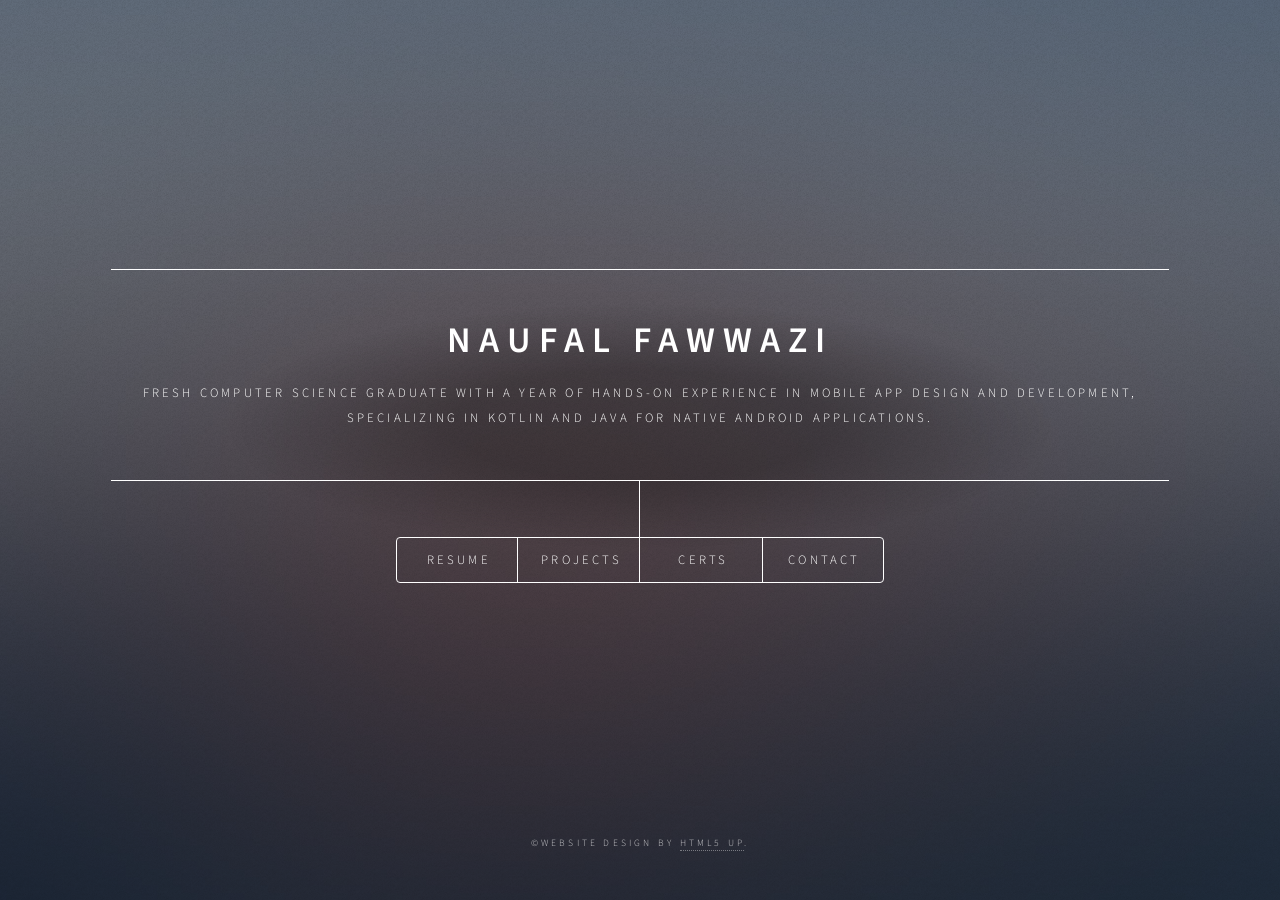
==== commit c9aad714: "feat(project): Reinitialize project with new template" ====
--- a/index.html
+++ b/index.html
@@ -1,399 +1,118 @@
-<!DOCTYPE html>
-<html lang="en">
+<!DOCTYPE HTML>
+<!--
+	Dimension by HTML5 UP
+	html5up.net | @ajlkn
+	Free for personal and commercial use under the CCA 3.0 license (html5up.net/license)
+-->
+<html>
+	<head>
+		<title>Naufal Fawwazi's Personal Website</title>
+		<meta charset="utf-8" />
+		<meta name="viewport" content="width=device-width, initial-scale=1, user-scalable=no" />
+    	<link rel="icon" href="images/favicon.png" type="image/png">
+		<link rel="stylesheet" href="assets/css/main.css" />
+		<noscript><link rel="stylesheet" href="assets/css/noscript.css" /></noscript>
+	</head>
+	<body class="is-preload">
 
-<head>
-  <meta charset="utf-8">
-  <meta content="width=device-width, initial-scale=1.0" name="viewport">
+		<!-- Wrapper -->
+			<div id="wrapper">
 
-  <title>Naufal Fawwazi's Portfolio - Android Programmer</title>
-  <meta content="" name="description">
-  <meta content="" name="keywords">
+				<!-- Header -->
+					<header id="header">
+						<div class="content">
+							<div class="inner">
+								<h1>Naufal Fawwazi</h1>
+								<p>
+									Fresh computer science graduate with a year of hands-on experience in mobile app design and development, <br />specializing in Kotlin and Java for native Android applications.</p>
+							</div>
+						</div>
+						<nav>
+							<ul>
+								<li><a href="assets/resume-naufal-fawwazi.pdf" target="_blank">Resume</a></li>
+								<li><a href="https://fawwazi.itch.io" target="_blank">Projects</a></li>
+								<li><a href="#certificates">Certs</a></li>
+								<li><a href="#contact">Contact</a></li>
+							</ul>
+						</nav>
+					</header>
 
-  <!-- Favicons -->
-  <link href="assets/img/favicon.png" rel="icon">
-  <link href="assets/img/apple-touch-icon.png" rel="apple-touch-icon">
+				<!-- Main -->
+					<div id="main">
 
-  <!-- Google Fonts -->
-  <link href="https://fonts.googleapis.com/css?family=Open+Sans:300,300i,400,400i,600,600i,700,700i|Raleway:300,300i,400,400i,500,500i,600,600i,700,700i|Poppins:300,300i,400,400i,500,500i,600,600i,700,700i" rel="stylesheet">
+						<!-- About -->
+							<article id="certificates">
+								<h2 class="major">Certificates</h2>
+								<span class="image main"><img src="images/certif-cflt.jpg" alt="CFLT Certificate" /></span>
+								<span class="image main"><img src="images/certif-nbs.jpg" alt="NBS Certificate" /></span>
+								<span class="image main"><img src="images/certif-certnexus.jpg" alt="AIBIZ Certificate" /></span>
+								<span class="image main"><img src="images/certif-bisaai.jpg" alt="BISA AI Certificate" /></span>
+								<span class="image main"><img src="images/certif-nvidia.jpg" alt="NVIDIA Certificate" /></span>
+								<span class="image main"><img src="images/certif-dncc.jpg" alt="DNCC Certificate" /></span>
+								<span class="image main"><img src="images/certif-aiis.jpg" alt="AIIS Certificate" /></span>
+								<span class="image main"><img src="images/certif-kmmi.jpg" alt="KMMI Certificate" /></span>
+								<span class="image main"><img src="images/certif-skac1.jpg" alt="Skill Academy Certificate" /></span>
+								<span class="image main"><img src="images/certif-skac2.jpg" alt="Skill Academy Certificate" /></span>
+							</article>
 
-  <!-- Vendor CSS Files -->
-  <link href="assets/vendor/aos/aos.css" rel="stylesheet">
-  <link href="assets/vendor/bootstrap/css/bootstrap.min.css" rel="stylesheet">
-  <link href="assets/vendor/bootstrap-icons/bootstrap-icons.css" rel="stylesheet">
-  <link href="assets/vendor/boxicons/css/boxicons.min.css" rel="stylesheet">
-  <link href="assets/vendor/glightbox/css/glightbox.min.css" rel="stylesheet">
-  <link href="assets/vendor/swiper/swiper-bundle.min.css" rel="stylesheet">
+						<!-- Contact -->
+							<article id="contact">
+								<h2 class="major">Contact</h2>
+								<form id="email-form">
+									<div class="fields">
+										<div class="field">
+											<label for="email">Subject</label>
+											<input type="text" name="subject" id="subject" required/>
+										</div>
+										<div class="field">
+											<label for="message">Message</label>
+											<textarea name="message" id="message" rows="4" required></textarea>
+										</div>
+									</div>
+									<ul class="actions">
+										<li><input type="submit" value="Send Message" class="primary" /></li>
+										<li><input type="reset" value="Reset" /></li>
+									</ul>
+								</form>
 
-  <!-- Template Main CSS File -->
-  <link href="assets/css/style.css" rel="stylesheet">
+								<ul class="icons">
+									<li><a href="https://t.me/naufalfawwazi" target="_blank" class="icon brands fa-telegram"><span class="label">Telegram</span></a></li>
+									<li><a href="https://wa.me/6282287708760" target="_blank" class="icon brands fa-whatsapp"><span class="label">Whats App</span></a></li>
+									<li><a href="https://instagram.com/_fawwazi" target="_blank" class="icon brands fa-instagram"><span class="label">Instagram</span></a></li>
+									<li><a href="https://github.com/naufalfawwazi" target="_blank" class="icon brands fa-github"><span class="label">GitHub</span></a></li>
+								</ul>
+							</article>
+					</div>
 
-</head>
+				<!-- Footer -->
+					<footer id="footer">
+						<p class="copyright">&copy;Website Design by <a href="https://html5up.net">HTML5 UP</a>.</p>
+					</footer>
 
-<body>
+			</div>
 
-  <!-- ======= Mobile nav toggle button ======= -->
-  <i class="bi bi-list mobile-nav-toggle d-xl-none"></i>
+		<!-- BG -->
+			<div id="bg"></div>
 
-  <!-- ======= Header ======= -->
-  <header id="header">
-    <div class="d-flex flex-column">
+		<!-- Scripts -->
+			<script src="assets/js/jquery.min.js"></script>
+			<script src="assets/js/browser.min.js"></script>
+			<script src="assets/js/breakpoints.min.js"></script>
+			<script src="assets/js/util.js"></script>
+			<script src="assets/js/main.js"></script>
+			<script>
+				document.getElementById('email-form').addEventListener('submit', function (event) {
+					event.preventDefault();
 
-      <div class="profile">
-        <img src="assets/img/profile-img.jpg" alt="" class="img-fluid rounded-circle">
-        <h1 class="text-light"><a href="index.html">Naufal Fawwazi</a></h1>
-        <div class="social-links mt-3 text-center">
-          <a href="https://linkedin.com/in/naufal-fawwazi" target="_blank" class="linkedin"><i class="bx bxl-linkedin"></i></a>
-          <a href="https://wa.me/6282287708760" target="_blank" class="whatsapp"><i class="bx bxl-whatsapp"></i></a>
-          <a href="https://github.com/naufalfawwazi" target="_blank" class="github"><i class="bx bxl-github"></i></a>
-          <a href="https://t.me/naufalfawwazi" target="_blank" class="telegram"><i class="bx bxl-telegram"></i></a>
-        </div>
-      </div>
+					const recipient = 'naufalfawwazi@outlook.com';
+					const subject = encodeURIComponent(document.getElementById('subject').value);
+					const body = encodeURIComponent(document.getElementById('message').value);
 
-      <nav id="navbar" class="nav-menu navbar">
-        <ul>
-          <li><a href="#hero" class="nav-link scrollto active"><i class="bx bx-home"></i> <span>Home</span></a></li>
-          <li><a href="#about" class="nav-link scrollto"><i class="bx bx-user"></i> <span>About</span></a></li>
-          <li><a href="#resume" class="nav-link scrollto"><i class="bx bx-file-blank"></i> <span>Resume</span></a></li>
-          <li><a href="#portfolio" class="nav-link scrollto"><i class="bx bx-book-content"></i> <span>Portfolio</span></a></li>
-          <li><a href="#contact" class="nav-link scrollto"><i class="bx bx-envelope"></i> <span>Contact</span></a></li>
-        </ul>
-      </nav><!-- .nav-menu -->
-    </div>
-  </header><!-- End Header -->
+					const mailtoLink = `mailto:${recipient}?subject=${subject}&body=${body}`;
 
-  <!-- ======= Hero Section ======= -->
-  <section id="hero" class="d-flex flex-column justify-content-center align-items-center">
-    <div class="hero-container" data-aos="fade-in">
-      <h1>Naufal Fawwazi</h1>
-      <p>I'm <span class="typed" data-typed-items="Android Programmer, Undergraduate Student, Self-Learner"></span></p>
-    </div>
-  </section><!-- End Hero -->
+					window.location.href = mailtoLink;
+				});
+			</script>
 
-  <main id="main">
-
-    <!-- ======= About Section ======= -->
-    <section id="about" class="about">
-      <div class="container">
-
-        <div class="section-title">
-          <h2>About</h2>
-          <p>A passionated undergraduate Informatics Engineering student to learn the world of mobile application development that contribute for society and skilled in android programming.</p>
-        </div>
-
-        <div class="row">
-          <div class="col-lg-4" data-aos="fade-right">
-            <img src="assets/img/profile-img.jpg" class="img-fluid" alt="">
-          </div>
-          <div class="col-lg-8 pt-4 pt-lg-0 content" data-aos="fade-left">
-            <h3>Android Programmer.</h3>
-            <p class="fst-italic">
-              An undergraduate student who has a great passion in Android programming, and is also very interested in participating in software competitions, etc.
-            </p>
-            <div class="row">
-              <div class="col-lg-6">
-                <ul>
-                  <li><i class="bi bi-chevron-right"></i> <strong>Birthday:</strong> <span>10 June 2002</span></li>
-                  <li><i class="bi bi-chevron-right"></i> <strong>Website:</strong> <span>naufalfawwazi.github.io</span></li>
-                  <li><i class="bi bi-chevron-right"></i> <strong>Phone:</strong> <span>+62 822 8770 8760</span></li>
-                  <li><i class="bi bi-chevron-right"></i> <strong>City:</strong> <span>Semarang, Indonesia</span></li>
-                </ul>
-              </div>
-              <div class="col-lg-6">
-                <ul>
-                  <li><i class="bi bi-chevron-right"></i> <strong>Age:</strong> <span>20</span></li>
-                  <li><i class="bi bi-chevron-right"></i> <strong>Degree:</strong> <span>Undergraduate Bachelor</span></li>
-                  <li><i class="bi bi-chevron-right"></i> <strong>Email:</strong> <span>faw10zi@gmail.com</span></li>
-                  <li><i class="bi bi-chevron-right"></i> <strong>Freelance:</strong> <span>Available</span></li>
-                </ul>
-              </div>
-            </div>
-          </div>
-        </div>
-
-      </div>
-    </section><!-- End About Section -->
-
-    <!-- ======= Skills Section ======= -->
-    <section id="skills" class="skills section-bg">
-      <div class="container">
-
-        <div class="section-title">
-          <h2>Skills</h2>
-          <p>Here are some programming languages that I understand and are proficient in. Most of these programming languages ​​I learned in programming courses, and what I'm good at is Android programming, especially Java Native.</p>
-        </div>
-
-        <div class="row skills-content">
-
-          <div class="col-lg-6" data-aos="fade-up">
-
-            <div class="progress">
-              <span class="skill">Java <i class="val">85%</i></span>
-              <div class="progress-bar-wrap">
-                <div class="progress-bar" role="progressbar" aria-valuenow="85" aria-valuemin="0" aria-valuemax="100"></div>
-              </div>
-            </div>
-
-            <div class="progress">
-              <span class="skill">Python <i class="val">75%</i></span>
-              <div class="progress-bar-wrap">
-                <div class="progress-bar" role="progressbar" aria-valuenow="75" aria-valuemin="0" aria-valuemax="100"></div>
-              </div>
-            </div>
-
-            <div class="progress">
-              <span class="skill">C++ <i class="val">80%</i></span>
-              <div class="progress-bar-wrap">
-                <div class="progress-bar" role="progressbar" aria-valuenow="80" aria-valuemin="0" aria-valuemax="100"></div>
-              </div>
-            </div>
-
-          </div>
-
-          <div class="col-lg-6" data-aos="fade-up" data-aos-delay="100">
-
-            <div class="progress">
-              <span class="skill">JavaScript <i class="val">60%</i></span>
-              <div class="progress-bar-wrap">
-                <div class="progress-bar" role="progressbar" aria-valuenow="60" aria-valuemin="0" aria-valuemax="100"></div>
-              </div>
-            </div>
-
-            <div class="progress">
-              <span class="skill">Kotlin <i class="val">65%</i></span>
-              <div class="progress-bar-wrap">
-                <div class="progress-bar" role="progressbar" aria-valuenow="65" aria-valuemin="0" aria-valuemax="100"></div>
-              </div>
-            </div>
-
-            <div class="progress">
-              <span class="skill">PHP <i class="val">55%</i></span>
-              <div class="progress-bar-wrap">
-                <div class="progress-bar" role="progressbar" aria-valuenow="55" aria-valuemin="0" aria-valuemax="100"></div>
-              </div>
-            </div>
-
-          </div>
-
-        </div>
-
-      </div>
-    </section><!-- End Skills Section -->
-
-    <!-- ======= Resume Section ======= -->
-    <section id="resume" class="resume">
-      <div class="container">
-
-        <div class="section-title">
-          <h2>Resume</h2>
-          <p>Here is my resume which consists of education, professional experience, organizational experience, and an outline summary of myself.</p>
-        </div>
-
-        <div class="row">
-          <div class="col-lg-6" data-aos="fade-up">
-            <h3 class="resume-title">Summary</h3>
-            <div class="resume-item pb-0">
-              <h4>Naufal Fawwazi</h4>
-              <p><em>Passionate Android Programmer and self-learner with 1-year experience in designing and developing android applications, and also have good communication skills in teamwork.</em></p>
-              <ul>
-                <li>Sidoluhur XV / 3, Pedurungan, Semarang</li>
-                <li>+62 822 8770 8760</li>
-                <li>faw10zi@gmail.com</li>
-              </ul>
-            </div>
-
-            <h3 class="resume-title">Education</h3>
-            <div class="resume-item">
-              <h4>Bachelor of Informatics Engineering</h4>
-              <h5>Jul 2020 - Present</h5>
-              <p><em>Dian Nuswantoro University, Semarang, ID</em></p>
-              <ul>
-                <li>GPA 3.97 out of 4.00</li>
-                <li>Created 3 Android apps with Java programming language</li>
-                <li>Current Activity: Laboratory Assistant, Vice Chairman of the Dian Nuswantoro Computer Club</li>
-                <li>Received "Kelas Unggulan" program that is collected from Informatics Engineering students with the highest GPA which runs from semester 3 to semester 6, and also the best program in Dian Nuswantoro University</li>
-              </ul>
-            </div>
-            <div class="resume-item">
-              <h4>Student of Mathematics & Science</h4>
-              <h5>Aug 2017 - Apr 2020</h5>
-              <p><em>State High School 10, Semarang, ID</em></p>
-              <p>Joined in the organization of nature lovers and completed several environmental hygiene programs at the city to national level, e.g. "1001 Pendaki Tanam Pohon" programs</p>
-            </div>
-          </div>
-          <div class="col-lg-6" data-aos="fade-up" data-aos-delay="100">
-            <h3 class="resume-title">Professional Experience</h3>
-            <div class="resume-item">
-              <h4>Laboratory Assistant (Part Time)</h4>
-              <h5>Jun 2022 - Present</h5>
-              <p><em>Dian Nuswantoro University, Semarang, ID</em></p>
-              <p>Assisting lecturers and also mentoring all students of Dian Nuswantoro University in programming courses in basic laboratories, such as Basic Programming, Algorithms and Programming, and Data Structures using the C++ programming language</p>
-            </div>
-            <h3 class="resume-title">Organizational Experience</h3>
-            <div class="resume-item">
-              <h4>Vice Chairman of Dian Nuswantoro Computer Club</h4>
-              <h5>Jul 2021 - Present</h5>
-              <p><em>Dian Nuswantoro University, Semarang, ID</em></p>
-              <ul>
-                <li>Assist the head of the organization in making organizational decisions, and also manage all sie and divisions within the organization</li>
-                <li>Led an internal event called the "Musyawarah Besar" which contains the election of the new head of the organization as well as the revision of the Organization's "Anggaran Dasar Rumah Tangga"</li>
-                <li>Manage the concept of the event called "Basic Training for Next Generation" and provide job desks to all committees</li>
-                <li>Supervise all division members at an event called "Pelatihan Divisi" which was attended by 129 participants from new students at Dian Nuswantoro University</li>
-                <li>Participate in managing the licensing of the event called "Dinus Application Competition" and expand information to attract competition participants from all schools in Indonesia</li>
-                <li>Coordinate with all members of the organization in an event called “Malam Keakraban” to further discuss work programs and upcoming training innovations</li>
-              </ul>
-            </div>
-          </div>
-
-        </div>
-
-      </div>
-    </section><!-- End Resume Section -->
-
-    <!-- ======= Portfolio Section ======= -->
-    <section id="portfolio" class="portfolio section-bg">
-      <div class="container">
-
-        <div class="section-title">
-          <h2>Portfolio</h2>
-          <p>Here are some of my Android project portfolios that came from my lecture exams and competitions.</p>
-        </div>
-
-        <div class="row" data-aos="fade-up">
-          <div class="col-lg-12 d-flex justify-content-center">
-            <ul id="portfolio-flters">
-              <li data-filter="*" class="filter-active">All</li>
-              <li data-filter=".filter-exams">Exams</li>
-              <li data-filter=".filter-competitions">Competitions</li>
-            </ul>
-          </div>
-        </div>
-
-        <div class="row portfolio-container" data-aos="fade-up" data-aos-delay="100">
-
-          <div class="col-lg-4 col-md-6 portfolio-item filter-exams">
-            <div class="portfolio-wrap">
-              <img src="assets/img/portfolio/portfolio-1.jpg" class="img-fluid" alt="">
-              <div class="portfolio-links">
-                <a href="assets/img/portfolio/portfolio-1.jpg" data-gallery="portfolioGallery" class="portfolio-lightbox" title="Bank Sampah App"><i class="bx bx-image"></i></a>
-                <a href="portfolio-banksampah.html" title="More Details"><i class="bx bx-detail"></i></a>
-              </div>
-            </div>
-          </div>
-
-          <div class="col-lg-4 col-md-6 portfolio-item filter-competitions">
-            <div class="portfolio-wrap">
-              <img src="assets/img/portfolio/portfolio-3.jpg" class="img-fluid" alt="">
-              <div class="portfolio-links">
-                <a href="assets/img/portfolio/portfolio-3.jpg" data-gallery="portfolioGallery" class="portfolio-lightbox" title="Qaskita App"><i class="bx bx-image"></i></a>
-                <a href="portfolio-qaskita.html" title="More Details"><i class="bx bx-detail"></i></a>
-              </div>
-            </div>
-          </div>
-
-          <div class="col-lg-4 col-md-6 portfolio-item filter-exams">
-            <div class="portfolio-wrap">
-              <img src="assets/img/portfolio/portfolio-2.jpg" class="img-fluid" alt="">
-              <div class="portfolio-links">
-                <a href="assets/img/portfolio/portfolio-2.jpg" data-gallery="portfolioGallery" class="portfolio-lightbox" title="Furnish App"><i class="bx bx-image"></i></a>
-                <a href="portfolio-furnish.html" title="More Details"><i class="bx bx-detail"></i></a>
-              </div>
-            </div>
-          </div>
-
-        </div>
-
-      </div>
-    </section><!-- End Portfolio Section -->
-
-    <!-- ======= Contact Section ======= -->
-    <section id="contact" class="contact">
-      <div class="container">
-
-        <div class="section-title">
-          <h2>Contact</h2>
-          <p>If you want to connect, make friends, or make an offer of cooperation, please contact me via the available social media or the following form.</p>
-        </div>
-
-        <div class="row" data-aos="fade-in">
-
-          <div class="col-lg-5 d-flex align-items-stretch">
-            <div class="info">
-              <div class="address">
-                <i class="bi bi-geo-alt"></i>
-                <h4>Location:</h4>
-                <p>Sidoluhur XV / 3, Pedurungan, Semarang</p>
-              </div>
-
-              <div class="email">
-                <i class="bi bi-envelope"></i>
-                <h4>Email:</h4>
-                <p>faw10zi@gmail.com
-                <br>naufalfawwazi@outlook.com</p>
-              </div>
-
-              <div class="phone">
-                <i class="bi bi-phone"></i>
-                <h4>Call:</h4>
-                <p>+62 822 8770 8760</p>
-              </div>
-
-              <iframe src="https://maps.google.com/maps?q=Jalan%20Sidoluhur%20XV%20No%203&t=&z=13&ie=UTF8&iwloc=&output=embed" frameborder="0" style="border:0; width: 100%; height: 290px;" allowfullscreen></iframe>
-            </div>
-
-          </div>
-
-          <div class="col-lg-7 mt-5 mt-lg-0 d-flex align-items-stretch">
-            <form action="forms/contact.php" method="post" role="form" class="php-email-form">
-              <div class="row">
-                <div class="form-group col-md-6">
-                  <label for="name">Your Name</label>
-                  <input type="text" name="name" class="form-control" id="name" required>
-                </div>
-                <div class="form-group col-md-6">
-                  <label for="name">Your Email</label>
-                  <input type="email" class="form-control" name="email" id="email" required>
-                </div>
-              </div>
-              <div class="form-group">
-                <label for="name">Subject</label>
-                <input type="text" class="form-control" name="subject" id="subject" required>
-              </div>
-              <div class="form-group">
-                <label for="name">Message</label>
-                <textarea class="form-control" name="message" rows="10" required></textarea>
-              </div>
-              <div class="my-3">
-                <div class="loading">Loading</div>
-                <div class="error-message"></div>
-                <div class="sent-message">Your message has been sent. Thank you!</div>
-              </div>
-              <div class="text-center"><button type="submit" disabled>Send Message</button></div>
-            </form>
-          </div>
-
-        </div>
-
-      </div>
-    </section><!-- End Contact Section -->
-
-  </main><!-- End #main -->
-
-  <a href="#" class="back-to-top d-flex align-items-center justify-content-center"><i class="bi bi-arrow-up-short"></i></a>
-
-  <!-- Vendor JS Files -->
-  <script src="assets/vendor/purecounter/purecounter.js"></script>
-  <script src="assets/vendor/aos/aos.js"></script>
-  <script src="assets/vendor/bootstrap/js/bootstrap.bundle.min.js"></script>
-  <script src="assets/vendor/glightbox/js/glightbox.min.js"></script>
-  <script src="assets/vendor/isotope-layout/isotope.pkgd.min.js"></script>
-  <script src="assets/vendor/swiper/swiper-bundle.min.js"></script>
-  <script src="assets/vendor/typed.js/typed.min.js"></script>
-  <script src="assets/vendor/waypoints/noframework.waypoints.js"></script>
-  <script src="assets/vendor/php-email-form/validate.js"></script>
-
-  <!-- Template Main JS File -->
-  <script src="assets/js/main.js"></script>
-
-</body>
-
-</html>+	</body>
+</html>
--- a/assets/css/main.css
+++ b/assets/css/main.css
@@ -0,0 +1,1661 @@
+@import url(fontawesome-all.min.css);
+@import url("https://fonts.googleapis.com/css?family=Source+Sans+Pro:300italic,600italic,300,600");
+
+/*
+	Dimension by HTML5 UP
+	html5up.net | @ajlkn
+	Free for personal and commercial use under the CCA 3.0 license (html5up.net/license)
+*/
+
+html, body, div, span, applet, object,
+iframe, h1, h2, h3, h4, h5, h6, p, blockquote,
+pre, a, abbr, acronym, address, big, cite,
+code, del, dfn, em, img, ins, kbd, q, s, samp,
+small, strike, strong, sub, sup, tt, var, b,
+u, i, center, dl, dt, dd, ol, ul, li, fieldset,
+form, label, legend, table, caption, tbody,
+tfoot, thead, tr, th, td, article, aside,
+canvas, details, embed, figure, figcaption,
+footer, header, hgroup, menu, nav, output, ruby,
+section, summary, time, mark, audio, video {
+	margin: 0;
+	padding: 0;
+	border: 0;
+	font-size: 100%;
+	font: inherit;
+	vertical-align: baseline;}
+
+article, aside, details, figcaption, figure,
+footer, header, hgroup, menu, nav, section {
+	display: block;}
+
+body {
+	line-height: 1;
+}
+
+ol, ul {
+	list-style: none;
+}
+
+blockquote, q {
+	quotes: none;
+}
+
+	blockquote:before, blockquote:after, q:before, q:after {
+		content: '';
+		content: none;
+	}
+
+table {
+	border-collapse: collapse;
+	border-spacing: 0;
+}
+
+body {
+	-webkit-text-size-adjust: none;
+}
+
+mark {
+	background-color: transparent;
+	color: inherit;
+}
+
+input::-moz-focus-inner {
+	border: 0;
+	padding: 0;
+}
+
+input, select, textarea {
+	-moz-appearance: none;
+	-webkit-appearance: none;
+	-ms-appearance: none;
+	appearance: none;
+}
+
+/* Basic */
+
+	@-ms-viewport {
+		width: device-width;
+	}
+
+	@media screen and (max-width: 480px) {
+
+		html, body {
+			min-width: 320px;
+		}
+
+	}
+
+	html {
+		box-sizing: border-box;
+	}
+
+	*, *:before, *:after {
+		box-sizing: inherit;
+	}
+
+	body {
+		background: #1b1f22;
+	}
+
+		body.is-preload *, body.is-preload *:before, body.is-preload *:after {
+			-moz-animation: none !important;
+			-webkit-animation: none !important;
+			-ms-animation: none !important;
+			animation: none !important;
+			-moz-transition: none !important;
+			-webkit-transition: none !important;
+			-ms-transition: none !important;
+			transition: none !important;
+		}
+
+/* Type */
+
+	html {
+		font-size: 16pt;
+	}
+
+		@media screen and (max-width: 1680px) {
+
+			html {
+				font-size: 12pt;
+			}
+
+		}
+
+		@media screen and (max-width: 736px) {
+
+			html {
+				font-size: 11pt;
+			}
+
+		}
+
+		@media screen and (max-width: 360px) {
+
+			html {
+				font-size: 10pt;
+			}
+
+		}
+
+	body, input, select, textarea {
+		color: #ffffff;
+		font-family: "Source Sans Pro", sans-serif;
+		font-weight: 300;
+		font-size: 1rem;
+		line-height: 1.65;
+	}
+
+	a {
+		-moz-transition: color 0.2s ease-in-out, background-color 0.2s ease-in-out, border-bottom-color 0.2s ease-in-out;
+		-webkit-transition: color 0.2s ease-in-out, background-color 0.2s ease-in-out, border-bottom-color 0.2s ease-in-out;
+		-ms-transition: color 0.2s ease-in-out, background-color 0.2s ease-in-out, border-bottom-color 0.2s ease-in-out;
+		transition: color 0.2s ease-in-out, background-color 0.2s ease-in-out, border-bottom-color 0.2s ease-in-out;
+		border-bottom: dotted 1px rgba(255, 255, 255, 0.5);
+		text-decoration: none;
+		color: inherit;
+	}
+
+		a:hover {
+			border-bottom-color: transparent;
+		}
+
+	strong, b {
+		color: #ffffff;
+		font-weight: 600;
+	}
+
+	em, i {
+		font-style: italic;
+	}
+
+	p {
+		margin: 0 0 2rem 0;
+	}
+
+	h1, h2, h3, h4, h5, h6 {
+		color: #ffffff;
+		font-weight: 600;
+		line-height: 1.5;
+		margin: 0 0 1rem 0;
+		text-transform: uppercase;
+		letter-spacing: 0.2rem;
+	}
+
+		h1 a, h2 a, h3 a, h4 a, h5 a, h6 a {
+			color: inherit;
+			text-decoration: none;
+		}
+
+		h1.major, h2.major, h3.major, h4.major, h5.major, h6.major {
+			border-bottom: solid 1px #ffffff;
+			width: -moz-max-content;
+			width: -webkit-max-content;
+			width: -ms-max-content;
+			width: max-content;
+			padding-bottom: 0.5rem;
+			margin: 0 0 2rem 0;
+		}
+
+	h1 {
+		font-size: 2.25rem;
+		line-height: 1.3;
+		letter-spacing: 0.5rem;
+	}
+
+	h2 {
+		font-size: 1.5rem;
+		line-height: 1.4;
+		letter-spacing: 0.5rem;
+	}
+
+	h3 {
+		font-size: 1rem;
+	}
+
+	h4 {
+		font-size: 0.8rem;
+	}
+
+	h5 {
+		font-size: 0.7rem;
+	}
+
+	h6 {
+		font-size: 0.6rem;
+	}
+
+	@media screen and (max-width: 736px) {
+
+		h1 {
+			font-size: 1.75rem;
+			line-height: 1.4;
+		}
+
+		h2 {
+			font-size: 1.25em;
+			line-height: 1.5;
+		}
+
+	}
+
+	sub {
+		font-size: 0.8rem;
+		position: relative;
+		top: 0.5rem;
+	}
+
+	sup {
+		font-size: 0.8rem;
+		position: relative;
+		top: -0.5rem;
+	}
+
+	blockquote {
+		border-left: solid 4px #ffffff;
+		font-style: italic;
+		margin: 0 0 2rem 0;
+		padding: 0.5rem 0 0.5rem 2rem;
+	}
+
+	code {
+		background: rgba(255, 255, 255, 0.075);
+		border-radius: 4px;
+		font-family: "Courier New", monospace;
+		font-size: 0.9rem;
+		margin: 0 0.25rem;
+		padding: 0.25rem 0.65rem;
+	}
+
+	pre {
+		-webkit-overflow-scrolling: touch;
+		font-family: "Courier New", monospace;
+		font-size: 0.9rem;
+		margin: 0 0 2rem 0;
+	}
+
+		pre code {
+			display: block;
+			line-height: 1.75;
+			padding: 1rem 1.5rem;
+			overflow-x: auto;
+		}
+
+	hr {
+		border: 0;
+		border-bottom: solid 1px #ffffff;
+		margin: 2.75rem 0;
+	}
+
+	.align-left {
+		text-align: left;
+	}
+
+	.align-center {
+		text-align: center;
+	}
+
+	.align-right {
+		text-align: right;
+	}
+
+/* Form */
+
+	form {
+		margin: 0 0 2rem 0;
+	}
+
+		form > :last-child {
+			margin-bottom: 0;
+		}
+
+		form > .fields {
+			display: -moz-flex;
+			display: -webkit-flex;
+			display: -ms-flex;
+			display: flex;
+			-moz-flex-wrap: wrap;
+			-webkit-flex-wrap: wrap;
+			-ms-flex-wrap: wrap;
+			flex-wrap: wrap;
+			width: calc(100% + 3rem);
+			margin: -1.5rem 0 2rem -1.5rem;
+		}
+
+			form > .fields > .field {
+				-moz-flex-grow: 0;
+				-webkit-flex-grow: 0;
+				-ms-flex-grow: 0;
+				flex-grow: 0;
+				-moz-flex-shrink: 0;
+				-webkit-flex-shrink: 0;
+				-ms-flex-shrink: 0;
+				flex-shrink: 0;
+				padding: 1.5rem 0 0 1.5rem;
+				width: calc(100% - 1.5rem);
+			}
+
+				form > .fields > .field.half {
+					width: calc(50% - 0.75rem);
+				}
+
+				form > .fields > .field.third {
+					width: calc(100%/3 - 0.5rem);
+				}
+
+				form > .fields > .field.quarter {
+					width: calc(25% - 0.375rem);
+				}
+
+		@media screen and (max-width: 480px) {
+
+			form > .fields {
+				width: calc(100% + 3rem);
+				margin: -1.5rem 0 2rem -1.5rem;
+			}
+
+				form > .fields > .field {
+					padding: 1.5rem 0 0 1.5rem;
+					width: calc(100% - 1.5rem);
+				}
+
+					form > .fields > .field.half {
+						width: calc(100% - 1.5rem);
+					}
+
+					form > .fields > .field.third {
+						width: calc(100% - 1.5rem);
+					}
+
+					form > .fields > .field.quarter {
+						width: calc(100% - 1.5rem);
+					}
+
+		}
+
+	label {
+		color: #ffffff;
+		display: block;
+		font-size: 0.8rem;
+		font-weight: 300;
+		letter-spacing: 0.2rem;
+		line-height: 1.5;
+		margin: 0 0 1rem 0;
+		text-transform: uppercase;
+	}
+
+	input[type="text"],
+	input[type="password"],
+	input[type="email"],
+	input[type="tel"],
+	select,
+	textarea {
+		-moz-appearance: none;
+		-webkit-appearance: none;
+		-ms-appearance: none;
+		appearance: none;
+		-moz-transition: border-color 0.2s ease-in-out, box-shadow 0.2s ease-in-out, background-color 0.2s ease-in-out;
+		-webkit-transition: border-color 0.2s ease-in-out, box-shadow 0.2s ease-in-out, background-color 0.2s ease-in-out;
+		-ms-transition: border-color 0.2s ease-in-out, box-shadow 0.2s ease-in-out, background-color 0.2s ease-in-out;
+		transition: border-color 0.2s ease-in-out, box-shadow 0.2s ease-in-out, background-color 0.2s ease-in-out;
+		background-color: transparent;
+		border-radius: 4px;
+		border: solid 1px #ffffff;
+		color: inherit;
+		display: block;
+		outline: 0;
+		padding: 0 1rem;
+		text-decoration: none;
+		width: 100%;
+	}
+
+		input[type="text"]:invalid,
+		input[type="password"]:invalid,
+		input[type="email"]:invalid,
+		input[type="tel"]:invalid,
+		select:invalid,
+		textarea:invalid {
+			box-shadow: none;
+		}
+
+		input[type="text"]:focus,
+		input[type="password"]:focus,
+		input[type="email"]:focus,
+		input[type="tel"]:focus,
+		select:focus,
+		textarea:focus {
+			background: rgba(255, 255, 255, 0.075);
+			border-color: #ffffff;
+			box-shadow: 0 0 0 1px #ffffff;
+		}
+
+	select {
+		background-image: url("data:image/svg+xml;charset=utf8,%3Csvg xmlns='http://www.w3.org/2000/svg' width='40' height='40' preserveAspectRatio='none' viewBox='0 0 40 40'%3E%3Cpath d='M9.4,12.3l10.4,10.4l10.4-10.4c0.2-0.2,0.5-0.4,0.9-0.4c0.3,0,0.6,0.1,0.9,0.4l3.3,3.3c0.2,0.2,0.4,0.5,0.4,0.9 c0,0.4-0.1,0.6-0.4,0.9L20.7,31.9c-0.2,0.2-0.5,0.4-0.9,0.4c-0.3,0-0.6-0.1-0.9-0.4L4.3,17.3c-0.2-0.2-0.4-0.5-0.4-0.9 c0-0.4,0.1-0.6,0.4-0.9l3.3-3.3c0.2-0.2,0.5-0.4,0.9-0.4S9.1,12.1,9.4,12.3z' fill='%23ffffff' /%3E%3C/svg%3E");
+		background-size: 1.25rem;
+		background-repeat: no-repeat;
+		background-position: calc(100% - 1rem) center;
+		height: 2.75rem;
+		padding-right: 2.75rem;
+		text-overflow: ellipsis;
+	}
+
+		select option {
+			color: #ffffff;
+			background: #1b1f22;
+		}
+
+		select:focus::-ms-value {
+			background-color: transparent;
+		}
+
+		select::-ms-expand {
+			display: none;
+		}
+
+	input[type="text"],
+	input[type="password"],
+	input[type="email"],
+	select {
+		height: 2.75rem;
+	}
+
+	textarea {
+		padding: 0.75rem 1rem;
+	}
+
+	input[type="checkbox"],
+	input[type="radio"] {
+		-moz-appearance: none;
+		-webkit-appearance: none;
+		-ms-appearance: none;
+		appearance: none;
+		display: block;
+		float: left;
+		margin-right: -2rem;
+		opacity: 0;
+		width: 1rem;
+		z-index: -1;
+	}
+
+		input[type="checkbox"] + label,
+		input[type="radio"] + label {
+			text-decoration: none;
+			-moz-user-select: none;
+			-webkit-user-select: none;
+			-ms-user-select: none;
+			user-select: none;
+			color: #ffffff;
+			cursor: pointer;
+			display: inline-block;
+			font-size: 0.8rem;
+			font-weight: 300;
+			margin: 0 0 0.5rem 0;
+			padding-left: 2.65rem;
+			padding-right: 0.75rem;
+			position: relative;
+		}
+
+			input[type="checkbox"] + label:before,
+			input[type="radio"] + label:before {
+				-moz-osx-font-smoothing: grayscale;
+				-webkit-font-smoothing: antialiased;
+				display: inline-block;
+				font-style: normal;
+				font-variant: normal;
+				text-rendering: auto;
+				line-height: 1;
+				text-transform: none !important;
+				font-family: 'Font Awesome 5 Free';
+				font-weight: 900;
+			}
+
+			input[type="checkbox"] + label:before,
+			input[type="radio"] + label:before {
+				-moz-transition: border-color 0.2s ease-in-out, box-shadow 0.2s ease-in-out, background-color 0.2s ease-in-out;
+				-webkit-transition: border-color 0.2s ease-in-out, box-shadow 0.2s ease-in-out, background-color 0.2s ease-in-out;
+				-ms-transition: border-color 0.2s ease-in-out, box-shadow 0.2s ease-in-out, background-color 0.2s ease-in-out;
+				transition: border-color 0.2s ease-in-out, box-shadow 0.2s ease-in-out, background-color 0.2s ease-in-out;
+				border-radius: 4px;
+				border: solid 1px #ffffff;
+				content: '';
+				display: inline-block;
+				height: 1.65rem;
+				left: 0;
+				line-height: 1.65rem;
+				position: absolute;
+				text-align: center;
+				top: -0.15rem;
+				width: 1.65rem;
+			}
+
+		input[type="checkbox"]:checked + label:before,
+		input[type="radio"]:checked + label:before {
+			background: #ffffff !important;
+			border-color: #ffffff !important;
+			color: #1b1f22;
+			content: '\f00c';
+		}
+
+		input[type="checkbox"]:focus + label:before,
+		input[type="radio"]:focus + label:before {
+			background: rgba(255, 255, 255, 0.075);
+			border-color: #ffffff;
+			box-shadow: 0 0 0 1px #ffffff;
+		}
+
+	input[type="checkbox"] + label:before {
+		border-radius: 4px;
+	}
+
+	input[type="radio"] + label:before {
+		border-radius: 100%;
+	}
+
+	::-webkit-input-placeholder {
+		color: rgba(255, 255, 255, 0.5) !important;
+		opacity: 1.0;
+	}
+
+	:-moz-placeholder {
+		color: rgba(255, 255, 255, 0.5) !important;
+		opacity: 1.0;
+	}
+
+	::-moz-placeholder {
+		color: rgba(255, 255, 255, 0.5) !important;
+		opacity: 1.0;
+	}
+
+	:-ms-input-placeholder {
+		color: rgba(255, 255, 255, 0.5) !important;
+		opacity: 1.0;
+	}
+
+	.formerize-placeholder {
+		color: rgba(255, 255, 255, 0.5) !important;
+		opacity: 1.0;
+	}
+
+/* Box */
+
+	.box {
+		border-radius: 4px;
+		border: solid 1px #ffffff;
+		margin-bottom: 2rem;
+		padding: 1.5em;
+	}
+
+		.box > :last-child,
+		.box > :last-child > :last-child,
+		.box > :last-child > :last-child > :last-child {
+			margin-bottom: 0;
+		}
+
+		.box.alt {
+			border: 0;
+			border-radius: 0;
+			padding: 0;
+		}
+
+/* Icon */
+
+	.icon {
+		text-decoration: none;
+		border-bottom: none;
+		position: relative;
+	}
+
+		.icon:before {
+			-moz-osx-font-smoothing: grayscale;
+			-webkit-font-smoothing: antialiased;
+			display: inline-block;
+			font-style: normal;
+			font-variant: normal;
+			text-rendering: auto;
+			line-height: 1;
+			text-transform: none !important;
+			font-family: 'Font Awesome 5 Free';
+			font-weight: 400;
+		}
+
+		.icon > .label {
+			display: none;
+		}
+
+		.icon:before {
+			line-height: inherit;
+		}
+
+		.icon.solid:before {
+			font-weight: 900;
+		}
+
+		.icon.brands:before {
+			font-family: 'Font Awesome 5 Brands';
+		}
+
+/* Image */
+
+	.image {
+		border-radius: 4px;
+		border: 0;
+		display: inline-block;
+		position: relative;
+	}
+
+		.image:before {
+			pointer-events: none;
+			background-image: url("../../images/overlay.png");
+			background-color: rgba(19, 21, 25, 0.5);
+			border-radius: 4px;
+			content: '';
+			display: block;
+			height: 100%;
+			left: 0;
+			opacity: 0.5;
+			position: absolute;
+			top: 0;
+			width: 100%;
+		}
+
+		.image img {
+			border-radius: 4px;
+			display: block;
+		}
+
+		.image.left, .image.right {
+			max-width: 40%;
+		}
+
+			.image.left img, .image.right img {
+				width: 100%;
+			}
+
+		.image.left {
+			float: left;
+			padding: 0 1.5em 1em 0;
+			top: 0.25em;
+		}
+
+		.image.right {
+			float: right;
+			padding: 0 0 1em 1.5em;
+			top: 0.25em;
+		}
+
+		.image.fit {
+			display: block;
+			margin: 0 0 2rem 0;
+			width: 100%;
+		}
+
+			.image.fit img {
+				width: 100%;
+			}
+
+		.image.main {
+			display: block;
+			margin: 2.5rem 0;
+			width: 100%;
+		}
+
+			.image.main img {
+				width: 100%;
+			}
+
+		@media screen and (max-width: 736px) {
+
+			.image.main {
+				margin: 2rem 0;
+			}
+
+		}
+
+		@media screen and (max-width: 480px) {
+
+			.image.main {
+				margin: 1.5rem 0;
+			}
+
+		}
+
+/* List */
+
+	ol {
+		list-style: decimal;
+		margin: 0 0 2rem 0;
+		padding-left: 1.25em;
+	}
+
+		ol li {
+			padding-left: 0.25em;
+		}
+
+	ul {
+		list-style: disc;
+		margin: 0 0 2rem 0;
+		padding-left: 1em;
+	}
+
+		ul li {
+			padding-left: 0.5em;
+		}
+
+		ul.alt {
+			list-style: none;
+			padding-left: 0;
+		}
+
+			ul.alt li {
+				border-top: solid 1px #ffffff;
+				padding: 0.5em 0;
+			}
+
+				ul.alt li:first-child {
+					border-top: 0;
+					padding-top: 0;
+				}
+
+	dl {
+		margin: 0 0 2rem 0;
+	}
+
+		dl dt {
+			display: block;
+			font-weight: 600;
+			margin: 0 0 1rem 0;
+		}
+
+		dl dd {
+			margin-left: 2rem;
+		}
+
+/* Actions */
+
+	ul.actions {
+		display: -moz-flex;
+		display: -webkit-flex;
+		display: -ms-flex;
+		display: flex;
+		cursor: default;
+		list-style: none;
+		margin-left: -1rem;
+		padding-left: 0;
+	}
+
+		ul.actions li {
+			padding: 0 0 0 1rem;
+			vertical-align: middle;
+		}
+
+		ul.actions.special {
+			-moz-justify-content: center;
+			-webkit-justify-content: center;
+			-ms-justify-content: center;
+			justify-content: center;
+			width: 100%;
+			margin-left: 0;
+		}
+
+			ul.actions.special li:first-child {
+				padding-left: 0;
+			}
+
+		ul.actions.stacked {
+			-moz-flex-direction: column;
+			-webkit-flex-direction: column;
+			-ms-flex-direction: column;
+			flex-direction: column;
+			margin-left: 0;
+		}
+
+			ul.actions.stacked li {
+				padding: 1.3rem 0 0 0;
+			}
+
+				ul.actions.stacked li:first-child {
+					padding-top: 0;
+				}
+
+		ul.actions.fit {
+			width: calc(100% + 1rem);
+		}
+
+			ul.actions.fit li {
+				-moz-flex-grow: 1;
+				-webkit-flex-grow: 1;
+				-ms-flex-grow: 1;
+				flex-grow: 1;
+				-moz-flex-shrink: 1;
+				-webkit-flex-shrink: 1;
+				-ms-flex-shrink: 1;
+				flex-shrink: 1;
+				width: 100%;
+			}
+
+				ul.actions.fit li > * {
+					width: 100%;
+				}
+
+			ul.actions.fit.stacked {
+				width: 100%;
+			}
+
+		@media screen and (max-width: 480px) {
+
+			ul.actions:not(.fixed) {
+				-moz-flex-direction: column;
+				-webkit-flex-direction: column;
+				-ms-flex-direction: column;
+				flex-direction: column;
+				margin-left: 0;
+				width: 100% !important;
+			}
+
+				ul.actions:not(.fixed) li {
+					-moz-flex-grow: 1;
+					-webkit-flex-grow: 1;
+					-ms-flex-grow: 1;
+					flex-grow: 1;
+					-moz-flex-shrink: 1;
+					-webkit-flex-shrink: 1;
+					-ms-flex-shrink: 1;
+					flex-shrink: 1;
+					padding: 1rem 0 0 0;
+					text-align: center;
+					width: 100%;
+				}
+
+					ul.actions:not(.fixed) li > * {
+						width: 100%;
+					}
+
+					ul.actions:not(.fixed) li:first-child {
+						padding-top: 0;
+					}
+
+					ul.actions:not(.fixed) li input[type="submit"],
+					ul.actions:not(.fixed) li input[type="reset"],
+					ul.actions:not(.fixed) li input[type="button"],
+					ul.actions:not(.fixed) li button,
+					ul.actions:not(.fixed) li .button {
+						width: 100%;
+					}
+
+						ul.actions:not(.fixed) li input[type="submit"].icon:before,
+						ul.actions:not(.fixed) li input[type="reset"].icon:before,
+						ul.actions:not(.fixed) li input[type="button"].icon:before,
+						ul.actions:not(.fixed) li button.icon:before,
+						ul.actions:not(.fixed) li .button.icon:before {
+							margin-left: -0.5em;
+						}
+
+		}
+
+/* Icons */
+
+	ul.icons {
+		cursor: default;
+		list-style: none;
+		padding-left: 0;
+	}
+
+		ul.icons li {
+			display: inline-block;
+			padding: 0 0.75em 0 0;
+		}
+
+			ul.icons li:last-child {
+				padding-right: 0;
+			}
+
+			ul.icons li a {
+				border-radius: 100%;
+				box-shadow: inset 0 0 0 1px #ffffff;
+				display: inline-block;
+				height: 2.25rem;
+				line-height: 2.25rem;
+				text-align: center;
+				width: 2.25rem;
+			}
+
+				ul.icons li a:hover {
+					background-color: rgba(255, 255, 255, 0.075);
+				}
+
+				ul.icons li a:active {
+					background-color: rgba(255, 255, 255, 0.175);
+				}
+
+/* Table */
+
+	.table-wrapper {
+		-webkit-overflow-scrolling: touch;
+		overflow-x: auto;
+	}
+
+	table {
+		margin: 0 0 2rem 0;
+		width: 100%;
+	}
+
+		table tbody tr {
+			border: solid 1px #ffffff;
+			border-left: 0;
+			border-right: 0;
+		}
+
+			table tbody tr:nth-child(2n + 1) {
+				background-color: rgba(255, 255, 255, 0.075);
+			}
+
+		table td {
+			padding: 0.75em 0.75em;
+		}
+
+		table th {
+			color: #ffffff;
+			font-size: 0.9em;
+			font-weight: 600;
+			padding: 0 0.75em 0.75em 0.75em;
+			text-align: left;
+		}
+
+		table thead {
+			border-bottom: solid 2px #ffffff;
+		}
+
+		table tfoot {
+			border-top: solid 2px #ffffff;
+		}
+
+		table.alt {
+			border-collapse: separate;
+		}
+
+			table.alt tbody tr td {
+				border: solid 1px #ffffff;
+				border-left-width: 0;
+				border-top-width: 0;
+			}
+
+				table.alt tbody tr td:first-child {
+					border-left-width: 1px;
+				}
+
+			table.alt tbody tr:first-child td {
+				border-top-width: 1px;
+			}
+
+			table.alt thead {
+				border-bottom: 0;
+			}
+
+			table.alt tfoot {
+				border-top: 0;
+			}
+
+/* Button */
+
+	input[type="submit"],
+	input[type="reset"],
+	input[type="button"],
+	button,
+	.button {
+		-moz-appearance: none;
+		-webkit-appearance: none;
+		-ms-appearance: none;
+		appearance: none;
+		-moz-transition: background-color 0.2s ease-in-out, color 0.2s ease-in-out;
+		-webkit-transition: background-color 0.2s ease-in-out, color 0.2s ease-in-out;
+		-ms-transition: background-color 0.2s ease-in-out, color 0.2s ease-in-out;
+		transition: background-color 0.2s ease-in-out, color 0.2s ease-in-out;
+		background-color: transparent;
+		border-radius: 4px;
+		border: 0;
+		box-shadow: inset 0 0 0 1px #ffffff;
+		color: #ffffff !important;
+		cursor: pointer;
+		display: inline-block;
+		font-size: 0.8rem;
+		font-weight: 300;
+		height: 2.75rem;
+		letter-spacing: 0.2rem;
+		line-height: 2.75rem;
+		outline: 0;
+		padding: 0 1.25rem 0 1.35rem;
+		text-align: center;
+		text-decoration: none;
+		text-transform: uppercase;
+		white-space: nowrap;
+	}
+
+		input[type="submit"]:hover,
+		input[type="reset"]:hover,
+		input[type="button"]:hover,
+		button:hover,
+		.button:hover {
+			background-color: rgba(255, 255, 255, 0.075);
+		}
+
+		input[type="submit"]:active,
+		input[type="reset"]:active,
+		input[type="button"]:active,
+		button:active,
+		.button:active {
+			background-color: rgba(255, 255, 255, 0.175);
+		}
+
+		input[type="submit"].icon:before,
+		input[type="reset"].icon:before,
+		input[type="button"].icon:before,
+		button.icon:before,
+		.button.icon:before {
+			margin-right: 0.5em;
+		}
+
+		input[type="submit"].fit,
+		input[type="reset"].fit,
+		input[type="button"].fit,
+		button.fit,
+		.button.fit {
+			width: 100%;
+		}
+
+		input[type="submit"].small,
+		input[type="reset"].small,
+		input[type="button"].small,
+		button.small,
+		.button.small {
+			font-size: 0.6rem;
+			height: 2.0625rem;
+			line-height: 2.0625rem;
+		}
+
+		input[type="submit"].primary,
+		input[type="reset"].primary,
+		input[type="button"].primary,
+		button.primary,
+		.button.primary {
+			background-color: #ffffff;
+			color: #1b1f22 !important;
+			font-weight: 600;
+		}
+
+		input[type="submit"].disabled, input[type="submit"]:disabled,
+		input[type="reset"].disabled,
+		input[type="reset"]:disabled,
+		input[type="button"].disabled,
+		input[type="button"]:disabled,
+		button.disabled,
+		button:disabled,
+		.button.disabled,
+		.button:disabled {
+			pointer-events: none;
+			cursor: default;
+			opacity: 0.25;
+		}
+
+	input[type="submit"],
+	input[type="reset"],
+	input[type="button"],
+	button {
+		line-height: calc(2.75rem - 2px);
+	}
+
+/* BG */
+
+	#bg {
+		-moz-transform: scale(1.0);
+		-webkit-transform: scale(1.0);
+		-ms-transform: scale(1.0);
+		transform: scale(1.0);
+		-webkit-backface-visibility: hidden;
+		position: fixed;
+		top: 0;
+		left: 0;
+		width: 100%;
+		height: 100vh;
+		z-index: 1;
+	}
+
+		#bg:before, #bg:after {
+			content: '';
+			display: block;
+			position: absolute;
+			top: 0;
+			left: 0;
+			width: 100%;
+			height: 100%;
+		}
+
+		#bg:before {
+			-moz-transition: background-color 2.5s ease-in-out;
+			-webkit-transition: background-color 2.5s ease-in-out;
+			-ms-transition: background-color 2.5s ease-in-out;
+			transition: background-color 2.5s ease-in-out;
+			-moz-transition-delay: 0.75s;
+			-webkit-transition-delay: 0.75s;
+			-ms-transition-delay: 0.75s;
+			transition-delay: 0.75s;
+			background-image: linear-gradient(to top, rgba(19, 21, 25, 0.5), rgba(19, 21, 25, 0.5)), url("../../images/overlay.png");
+			background-size: auto,+ 256px 256px;
+			background-position: center,+ center;
+			background-repeat: no-repeat,+ repeat;
+			z-index: 2;
+		}
+
+		#bg:after {
+			-moz-transform: scale(1.125);
+			-webkit-transform: scale(1.125);
+			-ms-transform: scale(1.125);
+			transform: scale(1.125);
+			-moz-transition: -moz-transform 0.325s ease-in-out, -moz-filter 0.325s ease-in-out;
+			-webkit-transition: -webkit-transform 0.325s ease-in-out, -webkit-filter 0.325s ease-in-out;
+			-ms-transition: -ms-transform 0.325s ease-in-out, -ms-filter 0.325s ease-in-out;
+			transition: transform 0.325s ease-in-out, filter 0.325s ease-in-out;
+			background-image: url("../../images/bg.jpg");
+			background-position: center;
+			background-size: cover;
+			background-repeat: no-repeat;
+			z-index: 1;
+		}
+
+		body.is-article-visible #bg:after {
+			-moz-transform: scale(1.0825);
+			-webkit-transform: scale(1.0825);
+			-ms-transform: scale(1.0825);
+			transform: scale(1.0825);
+			-moz-filter: blur(0.2rem);
+			-webkit-filter: blur(0.2rem);
+			-ms-filter: blur(0.2rem);
+			filter: blur(0.2rem);
+		}
+
+		body.is-preload #bg:before {
+			background-color: #000000;
+		}
+
+/* Wrapper */
+
+	#wrapper {
+		display: -moz-flex;
+		display: -webkit-flex;
+		display: -ms-flex;
+		display: flex;
+		-moz-flex-direction: column;
+		-webkit-flex-direction: column;
+		-ms-flex-direction: column;
+		flex-direction: column;
+		-moz-align-items: center;
+		-webkit-align-items: center;
+		-ms-align-items: center;
+		align-items: center;
+		-moz-justify-content: space-between;
+		-webkit-justify-content: space-between;
+		-ms-justify-content: space-between;
+		justify-content: space-between;
+		position: relative;
+		min-height: 100vh;
+		width: 100%;
+		padding: 4rem 2rem;
+		z-index: 3;
+	}
+
+		#wrapper:before {
+			content: '';
+			display: block;
+		}
+
+		@media screen and (max-width: 1680px) {
+
+			#wrapper {
+				padding: 3rem 2rem;
+			}
+
+		}
+
+		@media screen and (max-width: 736px) {
+
+			#wrapper {
+				padding: 2rem 1rem;
+			}
+
+		}
+
+		@media screen and (max-width: 480px) {
+
+			#wrapper {
+				padding: 1rem;
+			}
+
+		}
+
+/* Header */
+
+	#header {
+		display: -moz-flex;
+		display: -webkit-flex;
+		display: -ms-flex;
+		display: flex;
+		-moz-flex-direction: column;
+		-webkit-flex-direction: column;
+		-ms-flex-direction: column;
+		flex-direction: column;
+		-moz-align-items: center;
+		-webkit-align-items: center;
+		-ms-align-items: center;
+		align-items: center;
+		-moz-transition: -moz-transform 0.325s ease-in-out, -moz-filter 0.325s ease-in-out, opacity 0.325s ease-in-out;
+		-webkit-transition: -webkit-transform 0.325s ease-in-out, -webkit-filter 0.325s ease-in-out, opacity 0.325s ease-in-out;
+		-ms-transition: -ms-transform 0.325s ease-in-out, -ms-filter 0.325s ease-in-out, opacity 0.325s ease-in-out;
+		transition: transform 0.325s ease-in-out, filter 0.325s ease-in-out, opacity 0.325s ease-in-out;
+		background-image: -moz-radial-gradient(rgba(0, 0, 0, 0.25) 25%, rgba(0, 0, 0, 0) 55%);
+		background-image: -webkit-radial-gradient(rgba(0, 0, 0, 0.25) 25%, rgba(0, 0, 0, 0) 55%);
+		background-image: -ms-radial-gradient(rgba(0, 0, 0, 0.25) 25%, rgba(0, 0, 0, 0) 55%);
+		background-image: radial-gradient(rgba(0, 0, 0, 0.25) 25%, rgba(0, 0, 0, 0) 55%);
+		max-width: 100%;
+		text-align: center;
+	}
+
+		#header > * {
+			-moz-transition: opacity 0.325s ease-in-out;
+			-webkit-transition: opacity 0.325s ease-in-out;
+			-ms-transition: opacity 0.325s ease-in-out;
+			transition: opacity 0.325s ease-in-out;
+			position: relative;
+			margin-top: 3.5rem;
+		}
+
+			#header > *:before {
+				content: '';
+				display: block;
+				position: absolute;
+				top: calc(-3.5rem - 1px);
+				left: calc(50% - 1px);
+				width: 1px;
+				height: calc(3.5rem + 1px);
+				background: #ffffff;
+			}
+
+		#header > :first-child {
+			margin-top: 0;
+		}
+
+			#header > :first-child:before {
+				display: none;
+			}
+
+		#header .logo {
+			width: 5.5rem;
+			height: 5.5rem;
+			line-height: 5.5rem;
+			border: solid 1px #ffffff;
+			border-radius: 100%;
+		}
+
+			#header .logo .icon:before {
+				font-size: 2rem;
+			}
+
+		#header .content {
+			border-style: solid;
+			border-color: #ffffff;
+			border-top-width: 1px;
+			border-bottom-width: 1px;
+			max-width: 100%;
+		}
+
+			#header .content .inner {
+				-moz-transition: max-height 0.75s ease, padding 0.75s ease, opacity 0.325s ease-in-out;
+				-webkit-transition: max-height 0.75s ease, padding 0.75s ease, opacity 0.325s ease-in-out;
+				-ms-transition: max-height 0.75s ease, padding 0.75s ease, opacity 0.325s ease-in-out;
+				transition: max-height 0.75s ease, padding 0.75s ease, opacity 0.325s ease-in-out;
+				-moz-transition-delay: 0.25s;
+				-webkit-transition-delay: 0.25s;
+				-ms-transition-delay: 0.25s;
+				transition-delay: 0.25s;
+				padding: 3rem 2rem;
+				max-height: 40rem;
+				overflow: hidden;
+			}
+
+				#header .content .inner > :last-child {
+					margin-bottom: 0;
+				}
+
+			#header .content p {
+				text-transform: uppercase;
+				letter-spacing: 0.2rem;
+				font-size: 0.8rem;
+				line-height: 2;
+			}
+
+		#header nav ul {
+			display: -moz-flex;
+			display: -webkit-flex;
+			display: -ms-flex;
+			display: flex;
+			margin-bottom: 0;
+			list-style: none;
+			padding-left: 0;
+			border: solid 1px #ffffff;
+			border-radius: 4px;
+		}
+
+			#header nav ul li {
+				padding-left: 0;
+				border-left: solid 1px #ffffff;
+			}
+
+				#header nav ul li:first-child {
+					border-left: 0;
+				}
+
+				#header nav ul li a {
+					display: block;
+					min-width: 7.5rem;
+					height: 2.75rem;
+					line-height: 2.75rem;
+					padding: 0 1.25rem 0 1.45rem;
+					text-transform: uppercase;
+					letter-spacing: 0.2rem;
+					font-size: 0.8rem;
+					border-bottom: 0;
+				}
+
+					#header nav ul li a:hover {
+						background-color: rgba(255, 255, 255, 0.075);
+					}
+
+					#header nav ul li a:active {
+						background-color: rgba(255, 255, 255, 0.175);
+					}
+
+		#header nav.use-middle:after {
+			content: '';
+			display: block;
+			position: absolute;
+			top: 0;
+			left: calc(50% - 1px);
+			width: 1px;
+			height: 100%;
+			background: #ffffff;
+		}
+
+		#header nav.use-middle ul li.is-middle {
+			border-left: 0;
+		}
+
+		body.is-article-visible #header {
+			-moz-transform: scale(0.95);
+			-webkit-transform: scale(0.95);
+			-ms-transform: scale(0.95);
+			transform: scale(0.95);
+			-moz-filter: blur(0.1rem);
+			-webkit-filter: blur(0.1rem);
+			-ms-filter: blur(0.1rem);
+			filter: blur(0.1rem);
+			opacity: 0;
+		}
+
+		body.is-preload #header {
+			-moz-filter: blur(0.125rem);
+			-webkit-filter: blur(0.125rem);
+			-ms-filter: blur(0.125rem);
+			filter: blur(0.125rem);
+		}
+
+			body.is-preload #header > * {
+				opacity: 0;
+			}
+
+			body.is-preload #header .content .inner {
+				max-height: 0;
+				padding-top: 0;
+				padding-bottom: 0;
+				opacity: 0;
+			}
+
+		@media screen and (max-width: 980px) {
+
+			#header .content p br {
+				display: none;
+			}
+
+		}
+
+		@media screen and (max-width: 736px) {
+
+			#header > * {
+				margin-top: 2rem;
+			}
+
+				#header > *:before {
+					top: calc(-2rem - 1px);
+					height: calc(2rem + 1px);
+				}
+
+			#header .logo {
+				width: 4.75rem;
+				height: 4.75rem;
+				line-height: 4.75rem;
+			}
+
+				#header .logo .icon:before {
+					font-size: 1.75rem;
+				}
+
+			#header .content .inner {
+				padding: 2.5rem 1rem;
+			}
+
+			#header .content p {
+				line-height: 1.875;
+			}
+
+		}
+
+		@media screen and (max-width: 480px) {
+
+			#header {
+				padding: 1.5rem 0;
+			}
+
+				#header .content .inner {
+					padding: 2.5rem 0;
+				}
+
+				#header nav ul {
+					-moz-flex-direction: column;
+					-webkit-flex-direction: column;
+					-ms-flex-direction: column;
+					flex-direction: column;
+					min-width: 10rem;
+					max-width: 100%;
+				}
+
+					#header nav ul li {
+						border-left: 0;
+						border-top: solid 1px #ffffff;
+					}
+
+						#header nav ul li:first-child {
+							border-top: 0;
+						}
+
+						#header nav ul li a {
+							height: 3rem;
+							line-height: 3rem;
+							min-width: 0;
+							width: 100%;
+						}
+
+				#header nav.use-middle:after {
+					display: none;
+				}
+
+		}
+
+/* Main */
+
+	#main {
+		-moz-flex-grow: 1;
+		-webkit-flex-grow: 1;
+		-ms-flex-grow: 1;
+		flex-grow: 1;
+		-moz-flex-shrink: 1;
+		-webkit-flex-shrink: 1;
+		-ms-flex-shrink: 1;
+		flex-shrink: 1;
+		display: -moz-flex;
+		display: -webkit-flex;
+		display: -ms-flex;
+		display: flex;
+		-moz-align-items: center;
+		-webkit-align-items: center;
+		-ms-align-items: center;
+		align-items: center;
+		-moz-justify-content: center;
+		-webkit-justify-content: center;
+		-ms-justify-content: center;
+		justify-content: center;
+		-moz-flex-direction: column;
+		-webkit-flex-direction: column;
+		-ms-flex-direction: column;
+		flex-direction: column;
+		position: relative;
+		max-width: 100%;
+		z-index: 3;
+	}
+
+		#main article {
+			-moz-transform: translateY(0.25rem);
+			-webkit-transform: translateY(0.25rem);
+			-ms-transform: translateY(0.25rem);
+			transform: translateY(0.25rem);
+			-moz-transition: opacity 0.325s ease-in-out, -moz-transform 0.325s ease-in-out;
+			-webkit-transition: opacity 0.325s ease-in-out, -webkit-transform 0.325s ease-in-out;
+			-ms-transition: opacity 0.325s ease-in-out, -ms-transform 0.325s ease-in-out;
+			transition: opacity 0.325s ease-in-out, transform 0.325s ease-in-out;
+			padding: 4.5rem 2.5rem 1.5rem 2.5rem ;
+			position: relative;
+			width: 40rem;
+			max-width: 100%;
+			background-color: rgba(27, 31, 34, 0.85);
+			border-radius: 4px;
+			opacity: 0;
+		}
+
+			#main article.active {
+				-moz-transform: translateY(0);
+				-webkit-transform: translateY(0);
+				-ms-transform: translateY(0);
+				transform: translateY(0);
+				opacity: 1;
+			}
+
+			#main article .close {
+				display: block;
+				position: absolute;
+				top: 0;
+				right: 0;
+				width: 4rem;
+				height: 4rem;
+				cursor: pointer;
+				text-indent: 4rem;
+				overflow: hidden;
+				white-space: nowrap;
+			}
+
+				#main article .close:before {
+					-moz-transition: background-color 0.2s ease-in-out;
+					-webkit-transition: background-color 0.2s ease-in-out;
+					-ms-transition: background-color 0.2s ease-in-out;
+					transition: background-color 0.2s ease-in-out;
+					content: '';
+					display: block;
+					position: absolute;
+					top: 0.75rem;
+					left: 0.75rem;
+					width: 2.5rem;
+					height: 2.5rem;
+					border-radius: 100%;
+					background-position: center;
+					background-image: url("data:image/svg+xml;charset=utf8,%3Csvg xmlns='http://www.w3.org/2000/svg' xmlns:xlink='http://www.w3.org/1999/xlink' width='20px' height='20px' viewBox='0 0 20 20' zoomAndPan='disable'%3E%3Cstyle%3Eline %7B stroke: %23ffffff%3B stroke-width: 1%3B %7D%3C/style%3E%3Cline x1='2' y1='2' x2='18' y2='18' /%3E%3Cline x1='18' y1='2' x2='2' y2='18' /%3E%3C/svg%3E");
+					background-size: 20px 20px;
+					background-repeat: no-repeat;
+				}
+
+				#main article .close:hover:before {
+					background-color: rgba(255, 255, 255, 0.075);
+				}
+
+				#main article .close:active:before {
+					background-color: rgba(255, 255, 255, 0.175);
+				}
+
+		@media screen and (max-width: 736px) {
+
+			#main article {
+				padding: 3.5rem 2rem 0.5rem 2rem ;
+			}
+
+				#main article .close:before {
+					top: 0.875rem;
+					left: 0.875rem;
+					width: 2.25rem;
+					height: 2.25rem;
+					background-size: 14px 14px;
+				}
+
+		}
+
+		@media screen and (max-width: 480px) {
+
+			#main article {
+				padding: 3rem 1.5rem 0.5rem 1.5rem ;
+			}
+
+		}
+
+/* Footer */
+
+	#footer {
+		-moz-transition: -moz-transform 0.325s ease-in-out, -moz-filter 0.325s ease-in-out, opacity 0.325s ease-in-out;
+		-webkit-transition: -webkit-transform 0.325s ease-in-out, -webkit-filter 0.325s ease-in-out, opacity 0.325s ease-in-out;
+		-ms-transition: -ms-transform 0.325s ease-in-out, -ms-filter 0.325s ease-in-out, opacity 0.325s ease-in-out;
+		transition: transform 0.325s ease-in-out, filter 0.325s ease-in-out, opacity 0.325s ease-in-out;
+		width: 100%;
+		max-width: 100%;
+		margin-top: 2rem;
+		text-align: center;
+	}
+
+		#footer .copyright {
+			letter-spacing: 0.2rem;
+			font-size: 0.6rem;
+			opacity: 0.75;
+			margin-bottom: 0;
+			text-transform: uppercase;
+		}
+
+		body.is-article-visible #footer {
+			-moz-transform: scale(0.95);
+			-webkit-transform: scale(0.95);
+			-ms-transform: scale(0.95);
+			transform: scale(0.95);
+			-moz-filter: blur(0.1rem);
+			-webkit-filter: blur(0.1rem);
+			-ms-filter: blur(0.1rem);
+			filter: blur(0.1rem);
+			opacity: 0;
+		}
+
+		body.is-preload #footer {
+			opacity: 0;
+		}
--- a/assets/css/noscript.css
+++ b/assets/css/noscript.css
@@ -0,0 +1,37 @@
+/*
+	Dimension by HTML5 UP
+	html5up.net | @ajlkn
+	Free for personal and commercial use under the CCA 3.0 license (html5up.net/license)
+*/
+
+/* BG */
+
+	body.is-preload #bg:before {
+		background-color: transparent;
+	}
+
+/* Header */
+
+	body.is-preload #header {
+		-moz-filter: none;
+		-webkit-filter: none;
+		-ms-filter: none;
+		filter: none;
+	}
+
+		body.is-preload #header > * {
+			opacity: 1;
+		}
+
+		body.is-preload #header .content .inner {
+			max-height: none;
+			padding: 3rem 2rem;
+			opacity: 1;
+		}
+
+/* Main */
+
+	#main article {
+		opacity: 1;
+		margin: 4rem 0 0 0;
+	}
